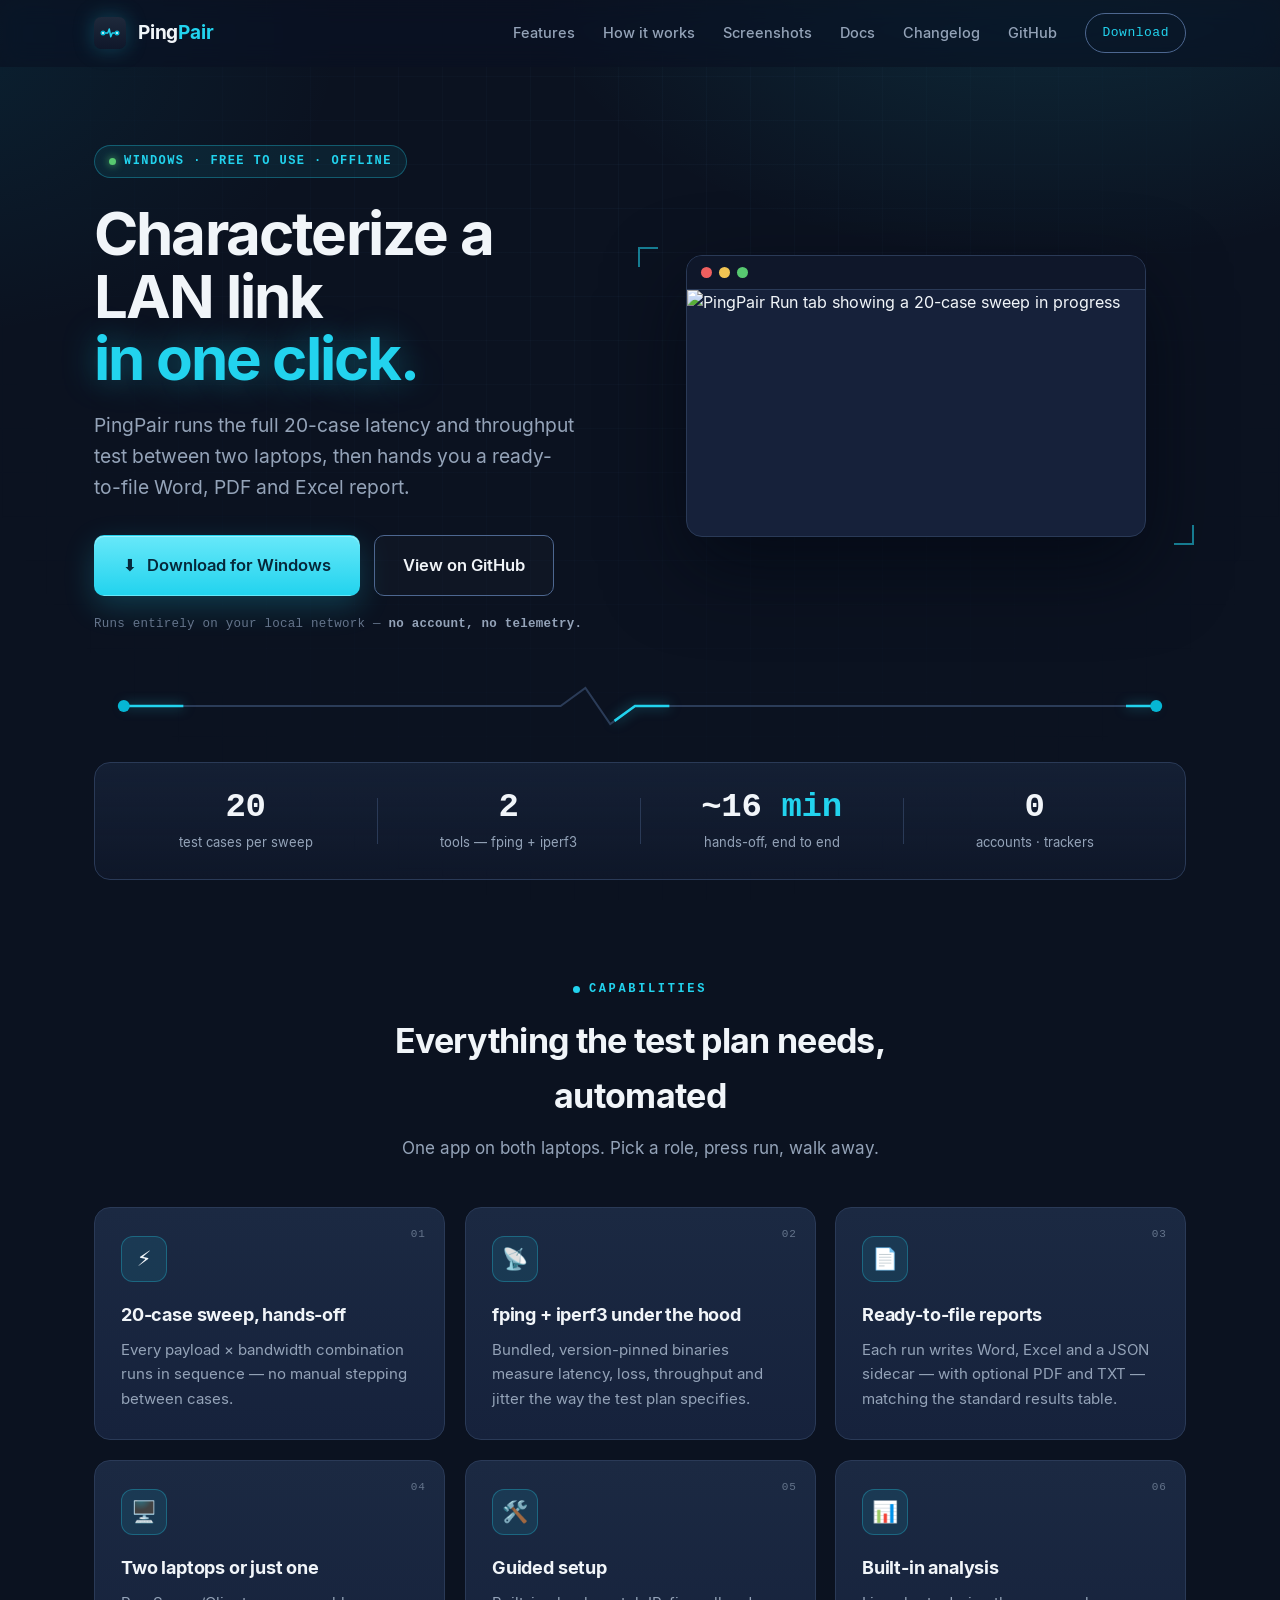
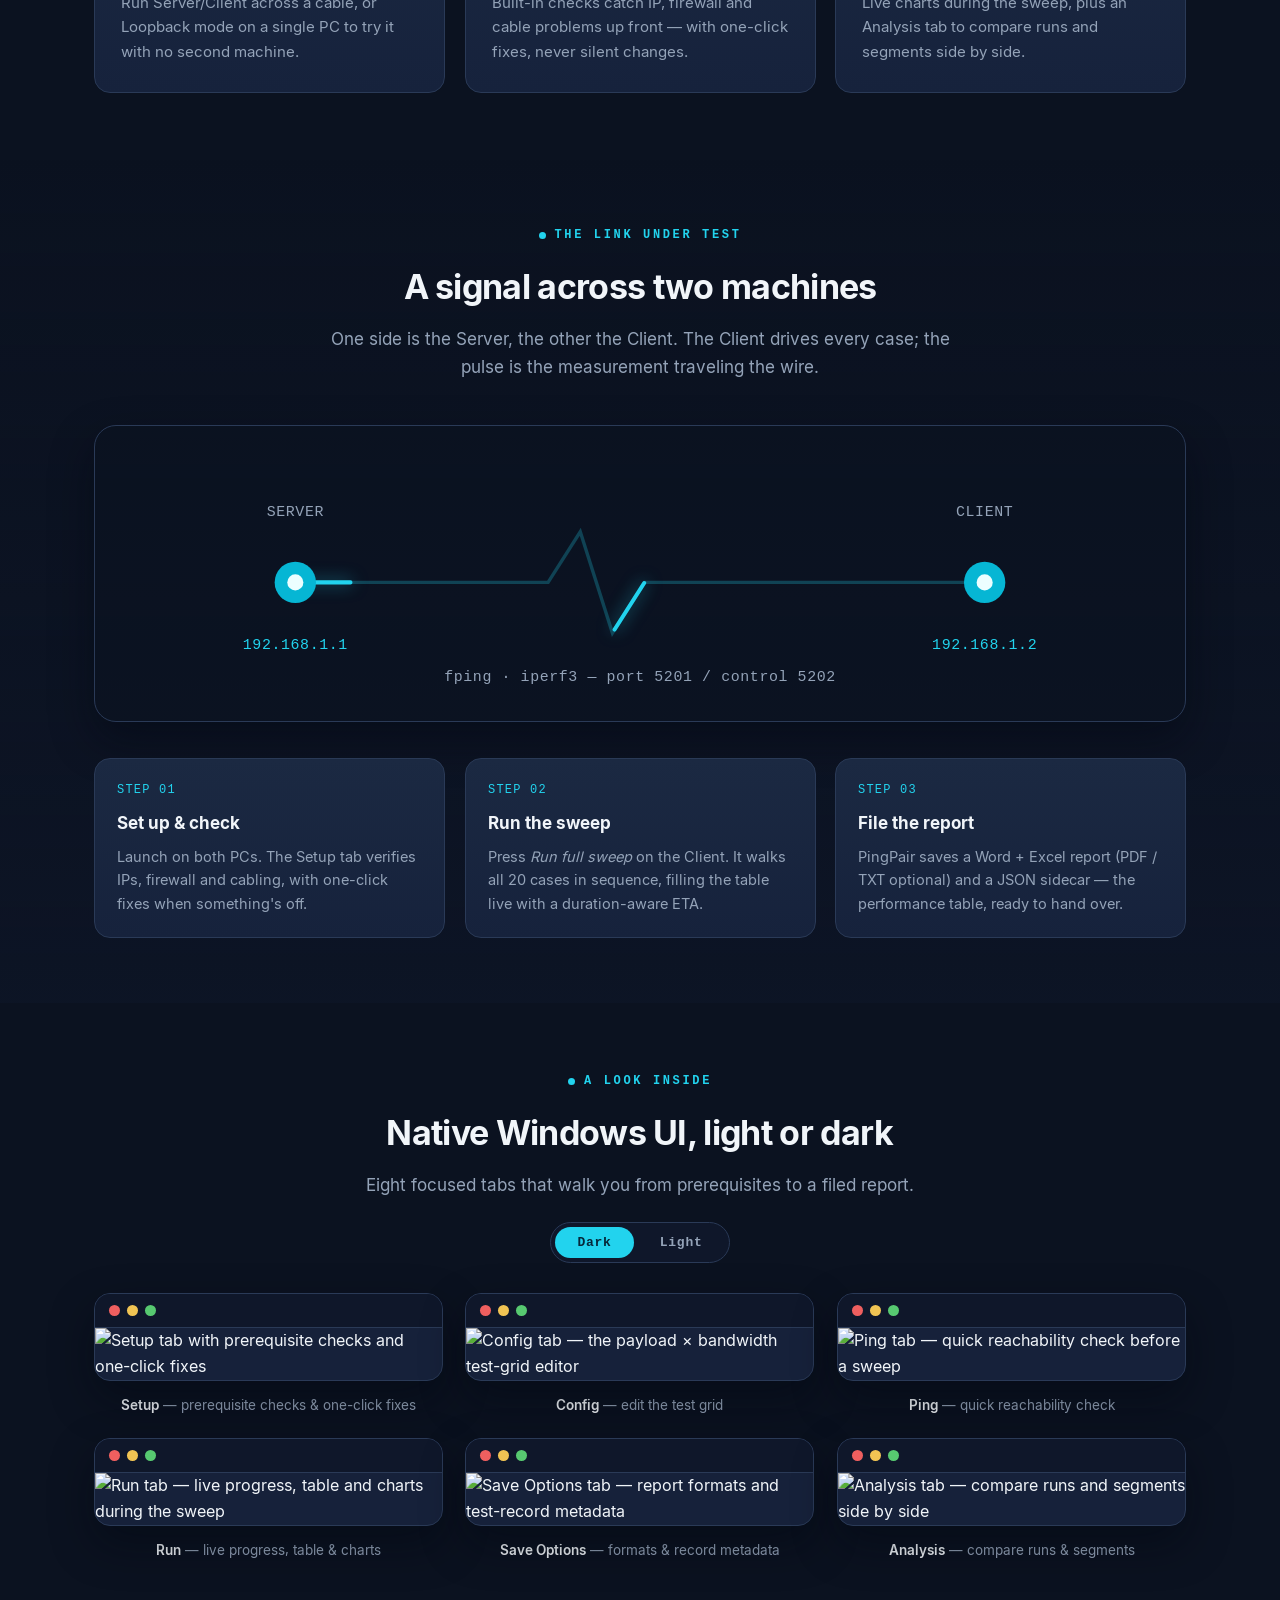
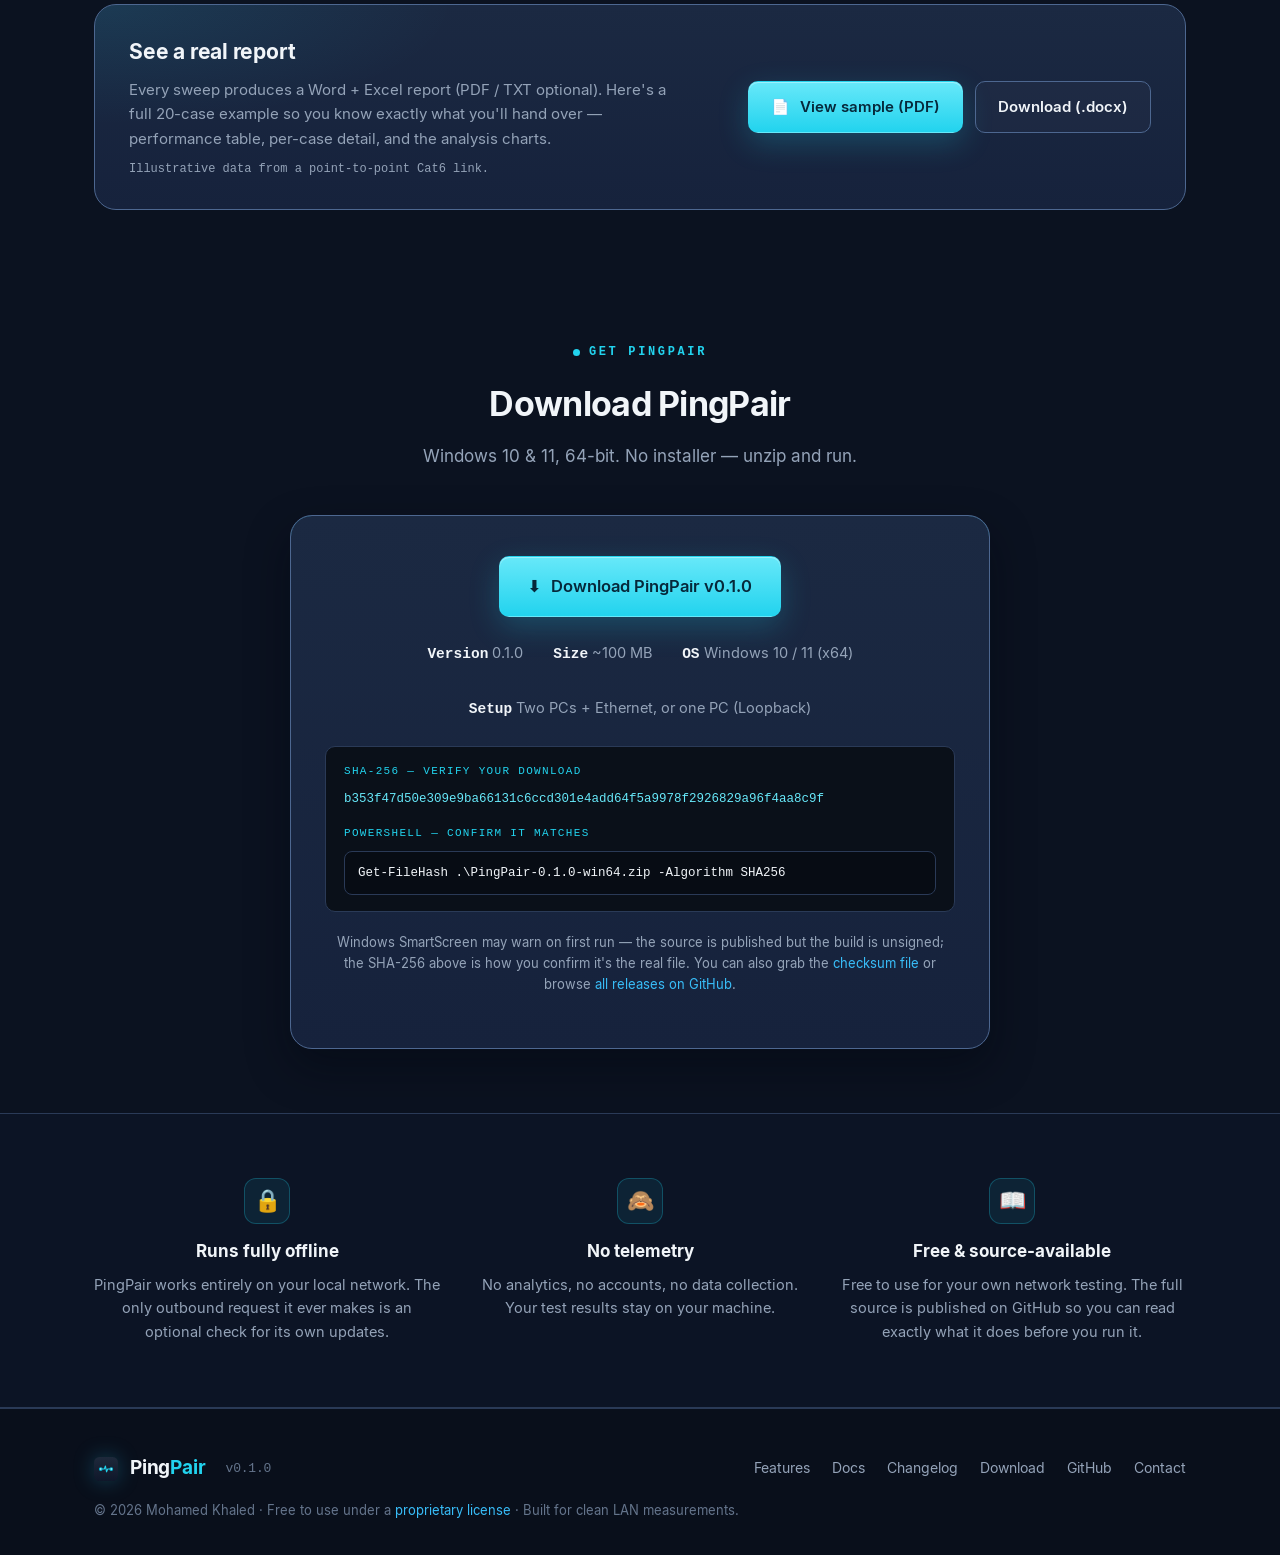
==== site/index.html @ 15c97893 "site: deploy pingpair.app (Phase W go-live) + CI/Pages workflows + .gitattributes" ====
<!DOCTYPE html>
<html lang="en">
<head>
  <meta charset="utf-8" />
  <meta name="viewport" content="width=device-width, initial-scale=1" />
  <title>PingPair — Automated two-laptop LAN characterization for Windows</title>
  <meta name="description" content="PingPair runs the full 20-case latency and throughput test between two Windows laptops with fping and iperf3, then hands you a ready-to-file Word, PDF and Excel report. Free to use, runs entirely offline." />
  <link rel="canonical" href="https://www.pingpair.app/" />
  <link rel="icon" href="assets/logo.svg" type="image/svg+xml" />

  <!-- Open Graph / Twitter so shared links unfurl with the brand -->
  <meta property="og:type" content="website" />
  <meta property="og:site_name" content="PingPair" />
  <meta property="og:title" content="PingPair — Automated LAN characterization for Windows" />
  <meta property="og:description" content="One click runs the full 20-case latency + throughput test between two laptops and produces a ready-to-file Word/PDF/Excel report." />
  <meta property="og:url" content="https://www.pingpair.app/" />
  <meta property="og:image" content="https://www.pingpair.app/assets/img/hero-run.png" />
  <meta name="twitter:card" content="summary_large_image" />
  <meta name="twitter:title" content="PingPair — Automated LAN characterization for Windows" />
  <meta name="twitter:description" content="One click runs the full 20-case latency + throughput test between two laptops and produces a ready-to-file report." />
  <meta name="twitter:image" content="https://www.pingpair.app/assets/img/hero-run.png" />

  <!-- Flip on JS-only enhancements (scroll-reveal) before first paint so the
       page never flashes hidden content when JavaScript is off. -->
  <script>document.documentElement.classList.add("js");</script>
  <link rel="stylesheet" href="styles.css" />
</head>
<body>
  <!-- ===================== Header ===================== -->
  <header class="site-header" id="site-header">
    <div class="wrap nav">
      <a class="brand" href="/" aria-label="PingPair home">
        <img src="assets/logo.svg" alt="PingPair logo" />
        <span><span class="word-ping">Ping</span><span class="word-pair">Pair</span></span>
      </a>
      <nav class="nav-links">
        <a href="#features">Features</a>
        <a href="#how">How it works</a>
        <a href="#screenshots">Screenshots</a>
        <a href="docs.html">Docs</a>
        <a href="changelog.html">Changelog</a>
        <a href="https://github.com/mhmd2520/PingPair">GitHub</a>
        <a class="nav-cta" href="#download">Download</a>
      </nav>
    </div>
  </header>

  <!-- ===================== Hero ===================== -->
  <section class="hero">
    <div class="wrap hero-grid">
      <div class="hero-copy">
        <span class="pill"><span class="dot"></span>Windows&nbsp;·&nbsp;Free&nbsp;to&nbsp;use&nbsp;·&nbsp;Offline</span>
        <h1>Characterize a LAN link<br /><span class="accent">in one click.</span></h1>
        <p class="lead">PingPair runs the full 20-case latency and throughput test between two laptops, then hands you a ready-to-file Word, PDF and Excel report.</p>
        <div class="hero-cta">
          <a class="btn btn-primary btn-lg" href="#download">
            <span aria-hidden="true">⬇</span> Download for Windows
          </a>
          <a class="btn btn-ghost btn-lg" href="https://github.com/mhmd2520/PingPair">View on GitHub</a>
        </div>
        <p class="hero-sub">Runs entirely on your local network — <b>no account, no telemetry.</b></p>
      </div>

      <div class="hero-shot">
        <div class="scope-frame">
          <figure class="shot">
            <div class="shot-bar"><i></i><i></i><i></i></div>
            <img src="assets/img/hero-run.png" alt="PingPair Run tab showing a 20-case sweep in progress" width="1920" height="1032" />
          </figure>
        </div>
      </div>
    </div>
  </section>

  <!-- The ping pulse, traveling the link — recurs as a section divider -->
  <div class="signal-divider" aria-hidden="true">
    <svg viewBox="0 0 1100 52" preserveAspectRatio="none">
      <path class="sig-base" d="M30 26 L470 26 L495 8 L520 44 L545 26 L1070 26" />
      <path class="sig-pulse" d="M30 26 L470 26 L495 8 L520 44 L545 26 L1070 26" />
      <circle class="sig-node" cx="30" cy="26" r="6" />
      <circle class="sig-node" cx="1070" cy="26" r="6" />
    </svg>
  </div>

  <!-- ===================== Stats band ===================== -->
  <section class="stats" aria-label="At a glance">
    <div class="wrap">
      <div class="stats-grid" data-reveal>
        <div class="stat">
          <div class="num">20</div>
          <div class="lbl">test cases per sweep</div>
        </div>
        <div class="stat">
          <div class="num">2</div>
          <div class="lbl">tools — fping + iperf3</div>
        </div>
        <div class="stat">
          <div class="num">~16<span> min</span></div>
          <div class="lbl">hands-off, end to end</div>
        </div>
        <div class="stat">
          <div class="num">0</div>
          <div class="lbl">accounts · trackers</div>
        </div>
      </div>
    </div>
  </section>

  <!-- ===================== Features ===================== -->
  <section id="features">
    <div class="wrap">
      <div class="section-head" data-reveal>
        <span class="eyebrow">Capabilities</span>
        <h2>Everything the test plan needs, automated</h2>
        <p>One app on both laptops. Pick a role, press run, walk away.</p>
      </div>
      <div class="features">
        <div class="card" data-reveal style="--reveal-delay:0s">
          <span class="tag">01</span>
          <div class="ico" aria-hidden="true">⚡</div>
          <h3>20-case sweep, hands-off</h3>
          <p>Every payload × bandwidth combination runs in sequence — no manual stepping between cases.</p>
        </div>
        <div class="card" data-reveal style="--reveal-delay:0.06s">
          <span class="tag">02</span>
          <div class="ico" aria-hidden="true">📡</div>
          <h3>fping + iperf3 under the hood</h3>
          <p>Bundled, version-pinned binaries measure latency, loss, throughput and jitter the way the test plan specifies.</p>
        </div>
        <div class="card" data-reveal style="--reveal-delay:0.12s">
          <span class="tag">03</span>
          <div class="ico" aria-hidden="true">📄</div>
          <h3>Ready-to-file reports</h3>
          <p>Each run writes Word, Excel and a JSON sidecar — with optional PDF and TXT — matching the standard results table.</p>
        </div>
        <div class="card" data-reveal style="--reveal-delay:0s">
          <span class="tag">04</span>
          <div class="ico" aria-hidden="true">🖥️</div>
          <h3>Two laptops or just one</h3>
          <p>Run Server/Client across a cable, or Loopback mode on a single PC to try it with no second machine.</p>
        </div>
        <div class="card" data-reveal style="--reveal-delay:0.06s">
          <span class="tag">05</span>
          <div class="ico" aria-hidden="true">🛠️</div>
          <h3>Guided setup</h3>
          <p>Built-in checks catch IP, firewall and cable problems up front — with one-click fixes, never silent changes.</p>
        </div>
        <div class="card" data-reveal style="--reveal-delay:0.12s">
          <span class="tag">06</span>
          <div class="ico" aria-hidden="true">📊</div>
          <h3>Built-in analysis</h3>
          <p>Live charts during the sweep, plus an Analysis tab to compare runs and segments side by side.</p>
        </div>
      </div>
    </div>
  </section>

  <!-- ===================== How it works ===================== -->
  <section id="how" class="how">
    <div class="wrap">
      <div class="section-head" data-reveal>
        <span class="eyebrow">The link under test</span>
        <h2>A signal across two machines</h2>
        <p>One side is the Server, the other the Client. The Client drives every case; the pulse is the measurement traveling the wire.</p>
      </div>

      <div class="how-stage" data-reveal>
        <svg class="topo" viewBox="0 0 900 210" role="img" aria-label="Server at 192.168.1.1 connected by Ethernet to Client at 192.168.1.2; a ping pulse travels the link.">
          <!-- the wire + ping waveform between the two endpoints -->
          <path class="wave-base" d="M150 110 L370 110 L398 66 L426 154 L454 110 L750 110" />
          <path class="wave-pulse" d="M150 110 L370 110 L398 66 L426 154 L454 110 L750 110" />

          <!-- Server endpoint -->
          <circle class="halo server" cx="150" cy="110" r="22" />
          <circle class="endpoint" cx="150" cy="110" r="18" />
          <circle class="endpoint-core" cx="150" cy="110" r="7" />
          <text x="150" y="52" text-anchor="middle">SERVER</text>
          <text x="150" y="168" text-anchor="middle" class="ip">192.168.1.1</text>

          <!-- Client endpoint -->
          <circle class="halo client" cx="750" cy="110" r="22" />
          <circle class="endpoint" cx="750" cy="110" r="18" />
          <circle class="endpoint-core" cx="750" cy="110" r="7" />
          <text x="750" y="52" text-anchor="middle">CLIENT</text>
          <text x="750" y="168" text-anchor="middle" class="ip">192.168.1.2</text>

          <!-- link label -->
          <text x="450" y="196" text-anchor="middle">fping · iperf3  —  port 5201 / control 5202</text>
        </svg>
      </div>

      <div class="steps-flow">
        <div class="flow-step" data-reveal style="--reveal-delay:0s">
          <span class="idx">STEP 01</span>
          <h3>Set up &amp; check</h3>
          <p>Launch on both PCs. The Setup tab verifies IPs, firewall and cabling, with one-click fixes when something's off.</p>
        </div>
        <div class="flow-step" data-reveal style="--reveal-delay:0.07s">
          <span class="idx">STEP 02</span>
          <h3>Run the sweep</h3>
          <p>Press <em>Run full sweep</em> on the Client. It walks all 20 cases in sequence, filling the table live with a duration-aware ETA.</p>
        </div>
        <div class="flow-step" data-reveal style="--reveal-delay:0.14s">
          <span class="idx">STEP 03</span>
          <h3>File the report</h3>
          <p>PingPair saves a Word + Excel report (PDF / TXT optional) and a JSON sidecar — the performance table, ready to hand over.</p>
        </div>
      </div>
    </div>
  </section>

  <!-- ===================== Screenshots ===================== -->
  <section id="screenshots">
    <div class="wrap">
      <div class="section-head" data-reveal>
        <span class="eyebrow">A look inside</span>
        <h2>Native Windows UI, light or dark</h2>
        <p>Eight focused tabs that walk you from prerequisites to a filed report.</p>
      </div>

      <!-- Theme toggle echoes the app's own Light/Dark switcher. Defaults to
           Dark; the no-JS fallback simply shows the Dark images. -->
      <div class="theme-toggle" role="group" aria-label="Screenshot theme">
        <button type="button" class="tt-btn is-active" data-theme="dark" aria-pressed="true">Dark</button>
        <button type="button" class="tt-btn" data-theme="light" aria-pressed="false">Light</button>
      </div>

      <div class="tour" id="tour">
        <figure data-reveal style="--reveal-delay:0s">
          <button type="button" class="shot zoomable" data-full="assets/img/tour/dark/setup.png" aria-label="Zoom Setup tab screenshot">
            <span class="shot-bar"><i></i><i></i><i></i></span>
            <img class="tour-img" data-dark="assets/img/tour/dark/setup.png" data-light="assets/img/tour/light/setup.png" src="assets/img/tour/dark/setup.png" alt="Setup tab with prerequisite checks and one-click fixes" loading="lazy" />
          </button>
          <figcaption><b>Setup</b> — prerequisite checks &amp; one-click fixes</figcaption>
        </figure>
        <figure data-reveal style="--reveal-delay:0.06s">
          <button type="button" class="shot zoomable" data-full="assets/img/tour/dark/config.png" aria-label="Zoom Config tab screenshot">
            <span class="shot-bar"><i></i><i></i><i></i></span>
            <img class="tour-img" data-dark="assets/img/tour/dark/config.png" data-light="assets/img/tour/light/config.png" src="assets/img/tour/dark/config.png" alt="Config tab — the payload × bandwidth test-grid editor" loading="lazy" />
          </button>
          <figcaption><b>Config</b> — edit the test grid</figcaption>
        </figure>
        <figure data-reveal style="--reveal-delay:0.12s">
          <button type="button" class="shot zoomable" data-full="assets/img/tour/dark/ping.png" aria-label="Zoom Ping tab screenshot">
            <span class="shot-bar"><i></i><i></i><i></i></span>
            <img class="tour-img" data-dark="assets/img/tour/dark/ping.png" data-light="assets/img/tour/light/ping.png" src="assets/img/tour/dark/ping.png" alt="Ping tab — quick reachability check before a sweep" loading="lazy" />
          </button>
          <figcaption><b>Ping</b> — quick reachability check</figcaption>
        </figure>
        <figure data-reveal style="--reveal-delay:0s">
          <button type="button" class="shot zoomable" data-full="assets/img/tour/dark/run.png" aria-label="Zoom Run tab screenshot">
            <span class="shot-bar"><i></i><i></i><i></i></span>
            <img class="tour-img" data-dark="assets/img/tour/dark/run.png" data-light="assets/img/tour/light/run.png" src="assets/img/tour/dark/run.png" alt="Run tab — live progress, table and charts during the sweep" loading="lazy" />
          </button>
          <figcaption><b>Run</b> — live progress, table &amp; charts</figcaption>
        </figure>
        <figure data-reveal style="--reveal-delay:0.06s">
          <button type="button" class="shot zoomable" data-full="assets/img/tour/dark/save-options.png" aria-label="Zoom Save Options tab screenshot">
            <span class="shot-bar"><i></i><i></i><i></i></span>
            <img class="tour-img" data-dark="assets/img/tour/dark/save-options.png" data-light="assets/img/tour/light/save-options.png" src="assets/img/tour/dark/save-options.png" alt="Save Options tab — report formats and test-record metadata" loading="lazy" />
          </button>
          <figcaption><b>Save Options</b> — formats &amp; record metadata</figcaption>
        </figure>
        <figure data-reveal style="--reveal-delay:0.12s">
          <button type="button" class="shot zoomable" data-full="assets/img/tour/dark/analysis.png" aria-label="Zoom Analysis tab screenshot">
            <span class="shot-bar"><i></i><i></i><i></i></span>
            <img class="tour-img" data-dark="assets/img/tour/dark/analysis.png" data-light="assets/img/tour/light/analysis.png" src="assets/img/tour/dark/analysis.png" alt="Analysis tab — compare runs and segments side by side" loading="lazy" />
          </button>
          <figcaption><b>Analysis</b> — compare runs &amp; segments</figcaption>
        </figure>
      </div>

      <!-- W3 — the report IS the deliverable, so let people open a real one. -->
      <div class="sample" data-reveal>
        <div class="sample-text">
          <h3>See a real report</h3>
          <p>Every sweep produces a Word + Excel report (PDF / TXT optional). Here's a full
            20-case example so you know exactly what you'll hand over — performance table,
            per-case detail, and the analysis charts.</p>
          <p class="sample-note">Illustrative data from a point-to-point Cat6 link.</p>
        </div>
        <div class="sample-cta">
          <a class="btn btn-primary" href="assets/sample/PingPair-sample-report.pdf" target="_blank" rel="noopener">
            <span aria-hidden="true">📄</span> View sample (PDF)
          </a>
          <a class="btn btn-ghost" href="assets/sample/PingPair-sample-report.docx" download>
            Download (.docx)
          </a>
        </div>
      </div>
    </div>
  </section>

  <!-- ===================== Download ===================== -->
  <section id="download" class="download">
    <div class="wrap">
      <div class="section-head" data-reveal>
        <span class="eyebrow">Get PingPair</span>
        <h2>Download PingPair</h2>
        <p>Windows 10 &amp; 11, 64-bit. No installer — unzip and run.</p>
      </div>
      <div class="dl-card" data-reveal>
        <!-- The href is rebuilt from the version by publish/sync-site-release.ps1
             on each /publish; the visible version sits in the @ver markers. -->
        <a class="btn btn-primary btn-lg" id="dl-asset" href="https://github.com/mhmd2520/PingPair/releases/download/v0.1.0/PingPair-0.1.0-win64.zip">
          <span aria-hidden="true">⬇</span> Download PingPair v<!--@ver-->0.1.0<!--/@ver-->
        </a>
        <div class="dl-meta">
          <span><b>Version</b> <!--@ver-->0.1.0<!--/@ver--></span>
          <span><b>Size</b> <!--@size-->~100 MB<!--/@size--></span>
          <span><b>OS</b> Windows 10 / 11 (x64)</span>
          <span><b>Setup</b> Two PCs + Ethernet, or one PC (Loopback)</span>
        </div>

        <!-- The bundle ships UNSIGNED, so this SHA-256 is the integrity gate
             (HTTPS + mandatory checksum is the whole integrity story).
             Filled in by publish/sync-site-release.ps1 on each /publish. -->
        <div class="checksum">
          <span class="lbl">SHA-256 — verify your download</span>
          <code id="sha256"><!--@sha256-->b353f47d50e309e9ba66131c6ccd301e4add64f5a9978f2926829a96f4aa8c9f<!--/@sha256--></code>
          <div class="verify-snip">
            <span class="lbl">PowerShell — confirm it matches</span>
<pre><code>Get-FileHash .\PingPair-<!--@ver-->0.1.0<!--/@ver-->-win64.zip -Algorithm SHA256</code></pre>
          </div>
        </div>

        <p class="note">
          Windows SmartScreen may warn on first run — the source is published but
          the build is unsigned; the SHA-256 above is how you confirm it's the real file.
          You can also grab the
          <a id="dl-checksum-file" href="https://github.com/mhmd2520/PingPair/releases/download/v0.1.0/PingPair-0.1.0-win64.zip.sha256">checksum file</a>
          or browse
          <a href="https://github.com/mhmd2520/PingPair/releases">all releases on GitHub</a>.
        </p>
      </div>
    </div>
  </section>

  <!-- ===================== Trust ===================== -->
  <section class="trust">
    <div class="wrap trust-grid">
      <div class="item" data-reveal style="--reveal-delay:0s">
        <div class="ico" aria-hidden="true">🔒</div>
        <h3>Runs fully offline</h3>
        <p>PingPair works entirely on your local network. The only outbound request it ever makes is an optional check for its own updates.</p>
      </div>
      <div class="item" data-reveal style="--reveal-delay:0.07s">
        <div class="ico" aria-hidden="true">🙈</div>
        <h3>No telemetry</h3>
        <p>No analytics, no accounts, no data collection. Your test results stay on your machine.</p>
      </div>
      <div class="item" data-reveal style="--reveal-delay:0.14s">
        <div class="ico" aria-hidden="true">📖</div>
        <h3>Free &amp; source-available</h3>
        <p>Free to use for your own network testing. The full source is published on GitHub so you can read exactly what it does before you run it.</p>
      </div>
    </div>
  </section>

  <!-- ===================== Footer ===================== -->
  <footer class="site-footer">
    <div class="wrap footer-row">
      <div class="brand">
        <img src="assets/logo.svg" alt="" width="24" height="24" />
        <span><span class="word-ping">Ping</span><span class="word-pair">Pair</span></span>
        <span class="footer-ver">v<!--@ver-->0.1.0<!--/@ver--></span>
      </div>
      <nav class="footer-links">
        <a href="#features">Features</a>
        <a href="docs.html">Docs</a>
        <a href="changelog.html">Changelog</a>
        <a href="#download">Download</a>
        <a href="https://github.com/mhmd2520/PingPair">GitHub</a>
        <a href="mailto:hello@pingpair.app">Contact</a>
      </nav>
    </div>
    <div class="wrap footer-fine">© 2026 Mohamed Khaled · Free to use under a <a href="https://github.com/mhmd2520/PingPair/blob/main/LICENSE">proprietary license</a> · Built for clean LAN measurements.</div>
  </footer>

  <!-- ===================== Lightbox (W3 click-to-zoom) ===================== -->
  <div class="lightbox" id="lightbox" hidden>
    <button type="button" class="lightbox-close" id="lightbox-close" aria-label="Close">✕</button>
    <img id="lightbox-img" src="" alt="" />
  </div>

  <script src="app.js" defer></script>
</body>
</html>
---- site/styles.css ----
/* ============================================================================
   PingPair website — "Signal Instrument" design system.

   PingPair is a LAN measurement tool, so the site reads like an instrument:
   a dark oscilloscope panel with a cyan signal traveling the Server↔Client
   link. The brand palette mirrors the app's Dark theme
   (pingpair/theme.py PALETTES["dark"]) and logo.svg so the site and the app
   read as one product.

     Slate   #0b1220 / #16213a / #1b2942
     Cyan    #22d3ee / #67e8f9 / #0891b2   (the one sharp accent)

   Typography: Inter (bundled — the same face the app ships) carries body/UI;
   a monospace stack carries the technical "readout" voice (eyebrows, metrics,
   version chips). No external CDNs — every asset is local.
   ========================================================================= */

/* ---- Bundled Inter (same fonts the app ships; no external CDN) ---- */
@font-face {
  font-family: "Inter";
  font-style: normal;
  font-weight: 400;
  font-display: swap;
  src: url("assets/fonts/Inter-Regular.ttf") format("truetype");
}
@font-face {
  font-family: "Inter";
  font-style: normal;
  font-weight: 500;
  font-display: swap;
  src: url("assets/fonts/Inter-Medium.ttf") format("truetype");
}
@font-face {
  font-family: "Inter";
  font-style: normal;
  font-weight: 600;
  font-display: swap;
  src: url("assets/fonts/Inter-SemiBold.ttf") format("truetype");
}
@font-face {
  font-family: "Inter";
  font-style: normal;
  font-weight: 700;
  font-display: swap;
  src: url("assets/fonts/Inter-Bold.ttf") format("truetype");
}

/* ============================ Design tokens ============================== */
:root {
  /* Surfaces */
  --bg: #0b1220;
  --bg-soft: #0f172a;
  --surface: #16213a;
  --card: #1b2942;
  --card-2: #16223c;
  --border: #2a3a57;
  --border-strong: #4d6790;

  /* Ink */
  --text: #f1f5f9;
  --subtext: #94a3b8;
  --muted: #64748b;

  /* Cyan signal */
  --accent: #22d3ee;
  --accent-hover: #67e8f9;
  --accent-press: #0891b2;
  --accent-deep: #06b6d4;
  --link: #38bdf8;
  --on-accent: #06283a;

  /* Glow / shadow */
  --glow: rgba(34, 211, 238, 0.55);
  --shadow-lg: 0 30px 80px rgba(2, 6, 16, 0.6);
  --shadow-md: 0 18px 44px rgba(2, 6, 16, 0.45);

  /* Type */
  --sans: "Inter", system-ui, -apple-system, "Segoe UI", Roboto, sans-serif;
  --mono: ui-monospace, "Cascadia Code", "JetBrains Mono", "SF Mono",
    "Roboto Mono", Menlo, Consolas, monospace;

  /* Rhythm */
  --radius: 16px;
  --radius-sm: 10px;
  --radius-lg: 22px;
  --maxw: 1140px;
  --gutter: 24px;

  /* Motion */
  --ease: cubic-bezier(0.22, 1, 0.36, 1);
  --reveal-dur: 0.7s;
}

* { box-sizing: border-box; }

html { scroll-behavior: smooth; }

body {
  margin: 0;
  font-family: var(--sans);
  color: var(--text);
  background: var(--bg);
  line-height: 1.62;
  -webkit-font-smoothing: antialiased;
  text-rendering: optimizeLegibility;
  overflow-x: hidden;
}

/* Instrument atmosphere: a fixed scope-graticule grid + two cyan phosphor
   glows, painted behind everything. Pointer-events off so it never blocks. */
body::before {
  content: "";
  position: fixed;
  inset: 0;
  z-index: -2;
  background:
    radial-gradient(900px 560px at 82% -8%, rgba(34, 211, 238, 0.14), transparent 60%),
    radial-gradient(720px 520px at -6% 4%, rgba(8, 145, 178, 0.12), transparent 58%),
    var(--bg);
}
body::after {
  content: "";
  position: fixed;
  inset: 0;
  z-index: -1;
  pointer-events: none;
  background-image:
    linear-gradient(rgba(80, 130, 180, 0.05) 1px, transparent 1px),
    linear-gradient(90deg, rgba(80, 130, 180, 0.05) 1px, transparent 1px);
  background-size: 44px 44px;
  background-position: center;
  -webkit-mask-image: radial-gradient(circle at 50% 22%, #000 0%, transparent 78%);
  mask-image: radial-gradient(circle at 50% 22%, #000 0%, transparent 78%);
}

a { color: var(--link); text-decoration: none; transition: color 0.15s ease; }
a:hover { color: var(--accent-hover); }

img { max-width: 100%; }

.wrap { max-width: var(--maxw); margin: 0 auto; padding: 0 var(--gutter); }

/* Monospace "instrument readout" eyebrow above section heads */
.eyebrow {
  display: inline-flex;
  align-items: center;
  gap: 9px;
  font-family: var(--mono);
  font-size: 12px;
  font-weight: 600;
  letter-spacing: 0.22em;
  text-transform: uppercase;
  color: var(--accent);
}
.eyebrow::before {
  content: "";
  width: 7px;
  height: 7px;
  border-radius: 50%;
  background: var(--accent);
  box-shadow: 0 0 0 0 var(--glow);
  animation: blip 2.6s var(--ease) infinite;
}
@keyframes blip {
  0%, 100% { box-shadow: 0 0 0 0 rgba(34, 211, 238, 0.5); }
  50% { box-shadow: 0 0 0 6px rgba(34, 211, 238, 0); }
}

/* ============================ Header / nav ============================== */
.site-header {
  position: sticky;
  top: 0;
  z-index: 40;
  backdrop-filter: blur(12px) saturate(140%);
  background: rgba(11, 18, 32, 0.66);
  border-bottom: 1px solid transparent;
  transition: background 0.2s ease, border-color 0.2s ease;
}
.site-header.scrolled {
  background: rgba(9, 15, 27, 0.86);
  border-bottom-color: var(--border);
}
.nav {
  display: flex;
  align-items: center;
  justify-content: space-between;
  height: 66px;
}
.brand { display: flex; align-items: center; gap: 12px; font-size: 19px; letter-spacing: -0.01em; }
.brand img { width: 32px; height: 32px; display: block; filter: drop-shadow(0 0 10px rgba(34, 211, 238, 0.25)); }
.brand .word-ping { color: var(--text); font-weight: 700; }
.brand .word-pair { color: var(--accent); font-weight: 700; }
.nav-links { display: flex; align-items: center; gap: 28px; }
.nav-links a { color: var(--subtext); font-weight: 500; font-size: 14.5px; position: relative; }
.nav-links a:hover { color: var(--text); }
.nav-links a.nav-cta {
  color: var(--accent);
  font-family: var(--mono);
  font-size: 13px;
  letter-spacing: 0.04em;
  padding: 8px 16px;
  border: 1px solid var(--border-strong);
  border-radius: 999px;
  transition: border-color 0.15s ease, color 0.15s ease, background 0.15s ease;
}
.nav-links a.nav-cta:hover { border-color: var(--accent); background: rgba(34, 211, 238, 0.08); color: var(--accent-hover); }

/* ============================== Buttons ================================= */
.btn {
  display: inline-flex;
  align-items: center;
  gap: 10px;
  padding: 13px 22px;
  border-radius: var(--radius-sm);
  font-weight: 600;
  font-size: 15px;
  border: 1px solid transparent;
  cursor: pointer;
  transition: transform 0.08s ease, background 0.15s ease, border-color 0.15s ease,
    box-shadow 0.2s ease, color 0.15s ease;
}
.btn:active { transform: translateY(1px); }
.btn-primary {
  background: linear-gradient(180deg, var(--accent-hover), var(--accent));
  color: var(--on-accent);
  box-shadow: 0 10px 30px rgba(34, 211, 238, 0.22), inset 0 1px 0 rgba(255, 255, 255, 0.35);
}
.btn-primary:hover {
  color: var(--on-accent);
  box-shadow: 0 14px 38px rgba(34, 211, 238, 0.36), inset 0 1px 0 rgba(255, 255, 255, 0.45);
}
.btn-ghost { background: rgba(255, 255, 255, 0.02); color: var(--text); border-color: var(--border-strong); }
.btn-ghost:hover { border-color: var(--accent); color: var(--accent-hover); background: rgba(34, 211, 238, 0.06); }
.btn-lg { padding: 16px 28px; font-size: 16.5px; }

/* =============================== Hero ================================== */
.hero { padding: 78px 0 26px; position: relative; }
.hero-grid {
  display: grid;
  grid-template-columns: 1.02fr 1.1fr;
  gap: 52px;
  align-items: center;
}
.pill {
  display: inline-flex;
  align-items: center;
  gap: 8px;
  font-family: var(--mono);
  font-size: 12px;
  font-weight: 600;
  letter-spacing: 0.12em;
  text-transform: uppercase;
  color: var(--accent);
  background: rgba(34, 211, 238, 0.08);
  border: 1px solid rgba(34, 211, 238, 0.32);
  padding: 6px 14px;
  border-radius: 999px;
  margin-bottom: 24px;
}
.pill .dot {
  width: 7px; height: 7px; border-radius: 50%;
  background: #57c970;
  box-shadow: 0 0 8px #57c970;
}
.hero h1 {
  font-size: clamp(38px, 5.2vw, 60px);
  line-height: 1.04;
  margin: 0 0 20px;
  letter-spacing: -0.03em;
  font-weight: 700;
}
.hero h1 .accent {
  color: var(--accent);
  text-shadow: 0 0 34px rgba(34, 211, 238, 0.4);
}
.hero p.lead { font-size: clamp(17px, 1.5vw, 20px); color: var(--subtext); margin: 0 0 32px; max-width: 40ch; }
.hero-cta { display: flex; gap: 14px; flex-wrap: wrap; }
.hero-sub { margin-top: 18px; font-family: var(--mono); font-size: 12.5px; letter-spacing: 0.02em; color: var(--muted); }
.hero-sub b { color: var(--subtext); font-weight: 600; }

/* The product screenshot, framed like an instrument readout with corner ticks */
.scope-frame { position: relative; }
.scope-frame::before,
.scope-frame::after {
  content: "";
  position: absolute;
  width: 18px; height: 18px;
  border: 2px solid var(--accent);
  opacity: 0.55;
}
.scope-frame::before { top: -8px; left: -8px; border-right: 0; border-bottom: 0; }
.scope-frame::after { bottom: -8px; right: -8px; border-left: 0; border-top: 0; }

.shot {
  border: 1px solid var(--border);
  border-radius: var(--radius);
  overflow: hidden;
  background: var(--surface);
  box-shadow: var(--shadow-lg);
}
.shot-bar {
  display: flex;
  align-items: center;
  gap: 7px;
  padding: 11px 14px;
  background: var(--bg-soft);
  border-bottom: 1px solid var(--border);
}
.shot-bar i { width: 11px; height: 11px; border-radius: 50%; display: inline-block; }
.shot-bar i:nth-child(1) { background: #ef5f5f; }
.shot-bar i:nth-child(2) { background: #f1c453; }
.shot-bar i:nth-child(3) { background: #57c970; }
.shot img { display: block; width: 100%; height: auto; }

/* ---- Signal-trace divider: the ping pulse traveling the link ---- */
.signal-divider {
  display: block;
  width: 100%;
  max-width: var(--maxw);
  margin: 8px auto 0;
  padding: 0 var(--gutter);
  height: 52px;
  overflow: visible;
}
.signal-divider svg { width: 100%; height: 100%; overflow: visible; display: block; }
.sig-base { stroke: var(--border-strong); stroke-width: 2; fill: none; opacity: 0.5; }
.sig-pulse {
  stroke: var(--accent);
  stroke-width: 2.5;
  fill: none;
  filter: drop-shadow(0 0 6px var(--glow));
  stroke-dasharray: 60 460;
  animation: trace 4s linear infinite;
}
.sig-node { fill: var(--accent-deep); }
@keyframes trace { to { stroke-dashoffset: -520; } }

/* ============================ Stats band =============================== */
.stats { padding: 30px 0; }
.stats-grid {
  display: grid;
  grid-template-columns: repeat(4, 1fr);
  gap: 18px;
  border: 1px solid var(--border);
  border-radius: var(--radius);
  background: linear-gradient(180deg, rgba(27, 41, 66, 0.6), rgba(22, 33, 58, 0.35));
  padding: 26px 28px;
}
.stat { text-align: center; position: relative; }
.stat + .stat::before {
  content: "";
  position: absolute;
  left: -9px; top: 14%;
  height: 72%;
  width: 1px;
  background: var(--border);
}
.stat .num {
  font-family: var(--mono);
  font-size: clamp(26px, 3vw, 34px);
  font-weight: 700;
  color: var(--text);
  letter-spacing: -0.01em;
  line-height: 1.1;
}
.stat .num span { color: var(--accent); }
.stat .lbl { margin-top: 6px; font-size: 13px; color: var(--subtext); }

/* ========================= Section scaffolding ========================= */
section { padding: 64px 0; position: relative; }
.section-head { text-align: center; max-width: 640px; margin: 0 auto 44px; }
.section-head .eyebrow { margin-bottom: 14px; }
.section-head h2 { font-size: clamp(26px, 3.4vw, 34px); margin: 0 0 12px; letter-spacing: -0.02em; }
.section-head p { color: var(--subtext); font-size: 17px; margin: 0; }

/* ============================ Feature cards ============================ */
.features {
  display: grid;
  grid-template-columns: repeat(3, 1fr);
  gap: 20px;
}
.card {
  position: relative;
  background: linear-gradient(180deg, var(--card), var(--card-2));
  border: 1px solid var(--border);
  border-radius: var(--radius);
  padding: 28px 26px;
  overflow: hidden;
  transition: transform 0.25s var(--ease), border-color 0.25s ease, box-shadow 0.25s ease;
}
.card::after {
  content: "";
  position: absolute;
  inset: 0;
  border-radius: inherit;
  background: radial-gradient(420px 160px at 50% -30%, rgba(34, 211, 238, 0.12), transparent 70%);
  opacity: 0;
  transition: opacity 0.3s ease;
  pointer-events: none;
}
.card:hover { transform: translateY(-4px); border-color: var(--border-strong); box-shadow: var(--shadow-md); }
.card:hover::after { opacity: 1; }
.card .ico {
  width: 46px; height: 46px;
  display: grid; place-items: center;
  border-radius: 12px;
  background: rgba(34, 211, 238, 0.1);
  border: 1px solid rgba(34, 211, 238, 0.3);
  margin-bottom: 18px;
  font-size: 21px;
}
.card h3 { margin: 0 0 9px; font-size: 18px; letter-spacing: -0.01em; }
.card p { margin: 0; color: var(--subtext); font-size: 15px; }
.card .tag {
  position: absolute;
  top: 18px; right: 18px;
  font-family: var(--mono);
  font-size: 11px;
  letter-spacing: 0.08em;
  color: var(--muted);
}

/* ========================== How it works ============================== */
.how { background: linear-gradient(180deg, transparent, rgba(15, 23, 42, 0.5)); }
.how-stage {
  border: 1px solid var(--border);
  border-radius: var(--radius-lg);
  background: rgba(11, 18, 32, 0.5);
  padding: 30px 28px 24px;
  margin-bottom: 36px;
  box-shadow: var(--shadow-md);
}
/* Animated topology: Server ◉ ╌╌pulse╌╌ ◉ Client */
.topo { width: 100%; height: auto; display: block; overflow: visible; }
.topo .wire { stroke: var(--border-strong); stroke-width: 2.5; fill: none; }
.topo .wave-base { stroke: rgba(34, 211, 238, 0.25); stroke-width: 3; fill: none; }
.topo .wave-pulse {
  stroke: var(--accent);
  stroke-width: 3.5;
  fill: none;
  stroke-linecap: round;
  filter: drop-shadow(0 0 7px var(--glow));
  stroke-dasharray: 48 320;
  animation: topoTrace 3.4s linear infinite;
}
@keyframes topoTrace { to { stroke-dashoffset: -368; } }
.topo .endpoint { fill: var(--accent-deep); }
.topo .endpoint-core { fill: #ecfeff; }
.topo .halo { fill: none; stroke: var(--accent); stroke-width: 2; opacity: 0; transform-origin: center; }
.topo .halo.server { animation: halo 3.4s ease-out infinite; }
.topo .halo.client { animation: halo 3.4s ease-out infinite 1.7s; }
@keyframes halo {
  0% { opacity: 0.7; r: 22px; }
  60%, 100% { opacity: 0; r: 40px; }
}
.topo text {
  font-family: var(--mono);
  font-size: 13px;
  fill: var(--subtext);
  letter-spacing: 0.04em;
}
.topo .ip { fill: var(--accent); }

.steps-flow {
  display: grid;
  grid-template-columns: repeat(3, 1fr);
  gap: 20px;
}
.flow-step {
  position: relative;
  padding: 22px 22px 22px 22px;
  border: 1px solid var(--border);
  border-radius: var(--radius);
  background: linear-gradient(180deg, var(--card), var(--card-2));
}
.flow-step .idx {
  font-family: var(--mono);
  font-size: 12px;
  letter-spacing: 0.1em;
  color: var(--accent);
  display: block;
  margin-bottom: 10px;
}
.flow-step h3 { margin: 0 0 7px; font-size: 17px; }
.flow-step p { margin: 0; color: var(--subtext); font-size: 14.5px; }

/* ========================= Screenshot tour ============================ */
.theme-toggle {
  display: flex;
  width: max-content;
  gap: 4px;
  padding: 4px;
  margin: 0 auto 30px;
  background: var(--bg-soft);
  border: 1px solid var(--border);
  border-radius: 999px;
}
.tt-btn {
  appearance: none;
  border: 0;
  background: transparent;
  color: var(--subtext);
  font-family: var(--mono);
  font-weight: 600;
  font-size: 13px;
  letter-spacing: 0.06em;
  padding: 8px 22px;
  border-radius: 999px;
  cursor: pointer;
  transition: background 0.15s ease, color 0.15s ease;
}
.tt-btn:hover { color: var(--text); }
.tt-btn.is-active { background: var(--accent); color: var(--on-accent); }
#screenshots .section-head { margin-bottom: 22px; }

.tour { display: grid; grid-template-columns: repeat(3, 1fr); gap: 22px; }
.tour figure { margin: 0; }
.tour .shot { box-shadow: var(--shadow-md); transition: transform 0.25s var(--ease), box-shadow 0.25s ease; }
.tour figure:hover .shot { transform: translateY(-4px); box-shadow: var(--shadow-lg); }
.tour figcaption {
  margin-top: 14px;
  text-align: center;
  color: var(--subtext);
  font-size: 13.5px;
}
.tour figcaption b { color: var(--text); font-weight: 600; }

/* Zoomable screenshot button — strip native chrome, reuse .shot frame */
button.shot {
  appearance: none;
  font: inherit;
  color: inherit;
  text-align: left;
  padding: 0;
  width: 100%;
  cursor: zoom-in;
  position: relative;
}
button.shot:focus-visible { outline: 2px solid var(--accent); outline-offset: 3px; }
button.shot::after {
  content: "⤢";
  position: absolute;
  right: 12px;
  bottom: 12px;
  width: 32px;
  height: 32px;
  display: grid;
  place-items: center;
  border-radius: 9px;
  background: rgba(11, 18, 32, 0.72);
  border: 1px solid var(--border-strong);
  color: var(--accent);
  font-size: 16px;
  opacity: 0;
  transition: opacity 0.15s ease;
}
button.shot:hover::after, button.shot:focus-visible::after { opacity: 1; }

/* ====================== Sample report callout ========================= */
.sample {
  display: flex;
  align-items: center;
  justify-content: space-between;
  gap: 28px;
  flex-wrap: wrap;
  margin-top: 42px;
  padding: 30px 34px;
  position: relative;
  background: linear-gradient(180deg, var(--card), var(--card-2));
  border: 1px solid var(--border-strong);
  border-radius: var(--radius-lg);
  overflow: hidden;
}
.sample::before {
  content: "";
  position: absolute;
  inset: 0;
  background: radial-gradient(600px 200px at 0% 0%, rgba(34, 211, 238, 0.1), transparent 60%);
  pointer-events: none;
}
.sample-text { max-width: 560px; position: relative; }
.sample-text h3 { margin: 0 0 9px; font-size: 21px; letter-spacing: -0.01em; }
.sample-text p { margin: 0; color: var(--subtext); font-size: 15px; }
.sample-note { margin-top: 9px !important; font-family: var(--mono); font-size: 12px !important; color: var(--muted); }
.sample-cta { display: flex; gap: 12px; flex-wrap: wrap; position: relative; }

/* ============================= Download =============================== */
.download { text-align: center; }
.dl-card {
  max-width: 700px;
  margin: 0 auto;
  position: relative;
  background: linear-gradient(180deg, var(--card), var(--card-2));
  border: 1px solid var(--border-strong);
  border-radius: var(--radius-lg);
  padding: 40px 34px;
  box-shadow: var(--shadow-md);
  overflow: hidden;
}
.dl-card::before {
  content: "";
  position: absolute;
  inset: -1px;
  border-radius: inherit;
  padding: 1px;
  background: linear-gradient(180deg, rgba(34, 211, 238, 0.45), transparent 40%);
  -webkit-mask: linear-gradient(#000 0 0) content-box, linear-gradient(#000 0 0);
  -webkit-mask-composite: xor;
  mask-composite: exclude;
  pointer-events: none;
}
.dl-meta {
  display: flex;
  justify-content: center;
  gap: 30px;
  flex-wrap: wrap;
  margin: 24px 0 6px;
  color: var(--subtext);
  font-size: 14.5px;
}
.dl-meta b { color: var(--text); font-weight: 600; font-family: var(--mono); }
.checksum {
  margin-top: 24px;
  text-align: left;
  background: #0a1019;
  border: 1px solid var(--border);
  border-radius: var(--radius-sm);
  padding: 16px 18px;
  font-family: var(--mono);
  font-size: 12.5px;
  color: var(--subtext);
  word-break: break-all;
}
.checksum .lbl {
  color: var(--accent);
  display: block;
  margin-bottom: 8px;
  font-size: 11px;
  letter-spacing: 0.12em;
  text-transform: uppercase;
}
.checksum #sha256 { color: var(--accent-hover); }
.verify-snip { margin-top: 16px; }
.checksum pre {
  margin: 6px 0 0;
  padding: 11px 13px;
  background: #070c14;
  border: 1px solid var(--border);
  border-radius: 8px;
  overflow-x: auto;
}
.checksum pre code { color: var(--text); font-size: 12.5px; }
.note { color: var(--subtext); font-size: 13px; margin-top: 20px; }

/* ============================ Trust strip ============================= */
.trust {
  border-top: 1px solid var(--border);
  border-bottom: 1px solid var(--border);
  background: rgba(15, 23, 42, 0.55);
}
.trust-grid { display: grid; grid-template-columns: repeat(3, 1fr); gap: 26px; }
.trust .item { text-align: center; }
.trust .item .ico {
  width: 46px; height: 46px;
  margin: 0 auto 14px;
  display: grid; place-items: center;
  border-radius: 12px;
  font-size: 22px;
  background: rgba(34, 211, 238, 0.08);
  border: 1px solid rgba(34, 211, 238, 0.26);
}
.trust .item h3 { margin: 0 0 7px; font-size: 17px; }
.trust .item p { margin: 0; color: var(--subtext); font-size: 14.5px; }

/* ============================== Footer =============================== */
.site-footer { padding: 44px 0 36px; border-top: 1px solid var(--border); color: var(--subtext); font-size: 14px; background: rgba(9, 14, 26, 0.6); }
.footer-row { display: flex; align-items: center; justify-content: space-between; gap: 16px; flex-wrap: wrap; }
.footer-row .brand img { width: 24px; height: 24px; }
.footer-links { display: flex; gap: 22px; flex-wrap: wrap; }
.footer-links a { color: var(--subtext); }
.footer-links a:hover { color: var(--text); }
.footer-ver { font-family: var(--mono); color: var(--muted); font-weight: 400; margin-left: 8px; font-size: 13px; }
.footer-fine { margin-top: 16px; font-size: 13px; color: var(--muted); }

/* ============================= Lightbox ============================== */
body.no-scroll { overflow: hidden; }
.lightbox {
  position: fixed;
  inset: 0;
  z-index: 100;
  display: grid;
  place-items: center;
  padding: 4vmin;
  background: rgba(5, 9, 17, 0.9);
  backdrop-filter: blur(5px);
  cursor: zoom-out;
}
.lightbox[hidden] { display: none; }
.lightbox img {
  max-width: 96vw;
  max-height: 92vh;
  border-radius: 12px;
  border: 1px solid var(--border-strong);
  box-shadow: 0 30px 90px rgba(0, 0, 0, 0.65);
}
.lightbox-close {
  position: fixed;
  top: 18px;
  right: 22px;
  width: 44px;
  height: 44px;
  border-radius: 11px;
  border: 1px solid var(--border-strong);
  background: rgba(22, 33, 58, 0.92);
  color: var(--text);
  font-size: 18px;
  cursor: pointer;
}
.lightbox-close:hover { border-color: var(--accent); color: var(--accent-hover); }

/* ===================== Scroll-reveal (JS only) ======================= */
/* Without JS the .js class is absent, so content is fully visible. */
.js [data-reveal] {
  opacity: 0;
  transform: translateY(22px);
  transition: opacity var(--reveal-dur) var(--ease), transform var(--reveal-dur) var(--ease);
  transition-delay: var(--reveal-delay, 0s);
  will-change: opacity, transform;
}
.js [data-reveal].in { opacity: 1; transform: none; }

/* ==================== Docs / Changelog pages ========================= */
.doc-main { padding: 44px 0 72px; }
.doc-layout { display: grid; grid-template-columns: 232px 1fr; gap: 52px; align-items: start; }
.doc-toc {
  position: sticky;
  top: 88px;
  font-size: 14px;
  border-left: 1px solid var(--border);
  padding-left: 18px;
}
.doc-toc strong {
  display: block;
  color: var(--accent);
  margin-bottom: 12px;
  font-family: var(--mono);
  font-size: 11px;
  letter-spacing: 0.14em;
  text-transform: uppercase;
}
.doc-toc a { display: block; color: var(--subtext); padding: 5px 0; font-family: var(--mono); font-size: 13px; }
.doc-toc a:hover { color: var(--accent-hover); }
.doc-body { max-width: 770px; min-width: 0; }
.doc-body > h1 { font-size: clamp(30px, 4vw, 40px); margin: 0 0 10px; letter-spacing: -0.02em; }
.doc-lead { color: var(--subtext); font-size: 18px; margin: 0 0 38px; }
.doc-body h2 {
  font-size: 23px;
  margin: 48px 0 16px;
  padding-top: 18px;
  border-top: 1px solid var(--border);
  scroll-margin-top: 88px;
  letter-spacing: -0.01em;
}
.doc-body h2 .sec-no {
  font-family: var(--mono);
  font-size: 14px;
  color: var(--accent);
  margin-right: 10px;
}
.doc-body h3 { font-size: 17px; margin: 28px 0 8px; }
.doc-body p, .doc-body li { color: #cbd5e1; font-size: 15.5px; }
.doc-body ul, .doc-body ol { padding-left: 22px; }
.doc-body li { margin: 6px 0; }
.doc-body a { color: var(--link); }
.doc-body strong { color: var(--text); }
.doc-body code {
  font-family: var(--mono);
  font-size: 13px;
  background: var(--bg-soft);
  border: 1px solid var(--border);
  border-radius: 6px;
  padding: 1px 6px;
  color: var(--accent-hover);
}
.doc-body pre {
  background: #070c14;
  border: 1px solid var(--border);
  border-radius: var(--radius-sm);
  padding: 16px 18px;
  overflow-x: auto;
  margin: 14px 0;
}
.doc-body pre code { background: none; border: 0; padding: 0; color: var(--text); font-size: 13px; line-height: 1.7; }
.doc-fig {
  margin: 24px 0;
  text-align: center;
  padding: 18px;
  border: 1px solid var(--border);
  border-radius: var(--radius);
  background: rgba(11, 18, 32, 0.5);
}
.doc-fig img {
  max-width: 100%;
  border-radius: 10px;
}
.doc-fig figcaption { margin-top: 12px; color: var(--subtext); font-size: 13.5px; }
.callout {
  border: 1px solid var(--border-strong);
  border-left: 3px solid var(--accent);
  background: rgba(34, 211, 238, 0.06);
  border-radius: var(--radius-sm);
  padding: 15px 18px;
  margin: 18px 0;
}
.callout p { margin: 0; }
.doc-body table {
  width: 100%;
  border-collapse: collapse;
  margin: 16px 0;
  font-size: 14.5px;
}
.doc-body th, .doc-body td {
  text-align: left;
  padding: 11px 14px;
  border: 1px solid var(--border);
  vertical-align: top;
}
.doc-body th {
  background: var(--bg-soft);
  color: var(--text);
  font-weight: 600;
  font-family: var(--mono);
  font-size: 13px;
  letter-spacing: 0.03em;
}
.doc-body td { color: #cbd5e1; }
.doc-body tbody tr:nth-child(even) td { background: rgba(255, 255, 255, 0.015); }
.doc-foot-note { margin-top: 44px; padding-top: 20px; border-top: 1px solid var(--border); color: var(--subtext); }
.steps { counter-reset: step; list-style: none; padding-left: 0; }
.steps > li {
  counter-increment: step;
  position: relative;
  padding-left: 44px;
  margin: 16px 0;
}
.steps > li::before {
  content: counter(step);
  position: absolute;
  left: 0; top: 0;
  width: 30px; height: 30px;
  display: grid; place-items: center;
  border-radius: 9px;
  background: rgba(34, 211, 238, 0.1);
  border: 1px solid rgba(34, 211, 238, 0.34);
  color: var(--accent);
  font-family: var(--mono);
  font-weight: 700;
  font-size: 14px;
}

/* Page hero for docs/changelog (small banner under the nav) */
.page-hero { padding: 40px 0 8px; }
.page-hero .eyebrow { margin-bottom: 14px; }

/* Changelog */
.cl-release { margin: 0 0 44px; }
.cl-release h2 { display: flex; align-items: baseline; gap: 12px; flex-wrap: wrap; border-top: 0; padding-top: 0; }
.cl-release h2 .ver { font-family: var(--mono); color: var(--accent); }
.cl-date { color: var(--subtext); font-size: 14px; font-weight: 400; font-family: var(--mono); }
.cl-tag { font-size: 11px; font-weight: 600; padding: 3px 10px; border-radius: 999px; letter-spacing: 0.04em; font-family: var(--mono); text-transform: uppercase; }
.cl-added    { background: rgba(87, 201, 112, 0.14); border: 1px solid rgba(87, 201, 112, 0.4); color: #86efac; }
.cl-changed  { background: rgba(241, 196, 83, 0.14); border: 1px solid rgba(241, 196, 83, 0.4); color: #fcd34d; }
.cl-fixed    { background: rgba(56, 189, 248, 0.14); border: 1px solid rgba(56, 189, 248, 0.4); color: #7dd3fc; }
.cl-security { background: rgba(239, 95, 95, 0.14);  border: 1px solid rgba(239, 95, 95, 0.4);  color: #fca5a5; }
.cl-group { margin: 16px 0; }
.cl-group h3 { font-size: 13px; text-transform: uppercase; letter-spacing: 0.06em; color: var(--subtext); margin: 0 0 8px; font-family: var(--mono); }

/* =============================== 404 ================================= */
.notfound { text-align: center; padding: 110px 0; }
.notfound .glyph { font-family: var(--mono); font-size: clamp(72px, 14vw, 128px); margin: 0; color: var(--accent); letter-spacing: -0.04em; line-height: 1; text-shadow: 0 0 50px rgba(34, 211, 238, 0.4); }
.notfound p { color: var(--subtext); font-size: 18px; margin: 12px 0 30px; }

/* ========================= Reduced motion =========================== */
@media (prefers-reduced-motion: reduce) {
  html { scroll-behavior: auto; }
  *, *::before, *::after {
    animation-duration: 0.001ms !important;
    animation-iteration-count: 1 !important;
    transition-duration: 0.001ms !important;
  }
  .js [data-reveal] { opacity: 1; transform: none; }
}

/* =========================== Responsive ============================= */
@media (max-width: 980px) {
  .doc-layout { grid-template-columns: 1fr; gap: 22px; }
  .doc-toc { position: static; border-left: 0; border-bottom: 1px solid var(--border); padding: 0 0 16px; }
  .doc-toc a { display: inline-block; margin-right: 16px; }
  .stats-grid { grid-template-columns: repeat(2, 1fr); gap: 22px 18px; }
  .stat:nth-child(3)::before, .stat:nth-child(2)::before { display: none; }
}
@media (max-width: 860px) {
  .hero-grid { grid-template-columns: 1fr; gap: 36px; }
  .hero { padding: 50px 0 18px; }
  .features, .tour, .trust-grid, .steps-flow { grid-template-columns: 1fr; }
  .nav-links { gap: 16px; }
  .nav-links a:not(.nav-cta) { display: none; }
}
@media (max-width: 560px) {
  .stats-grid { grid-template-columns: 1fr 1fr; }
  .sample { flex-direction: column; align-items: flex-start; }
}
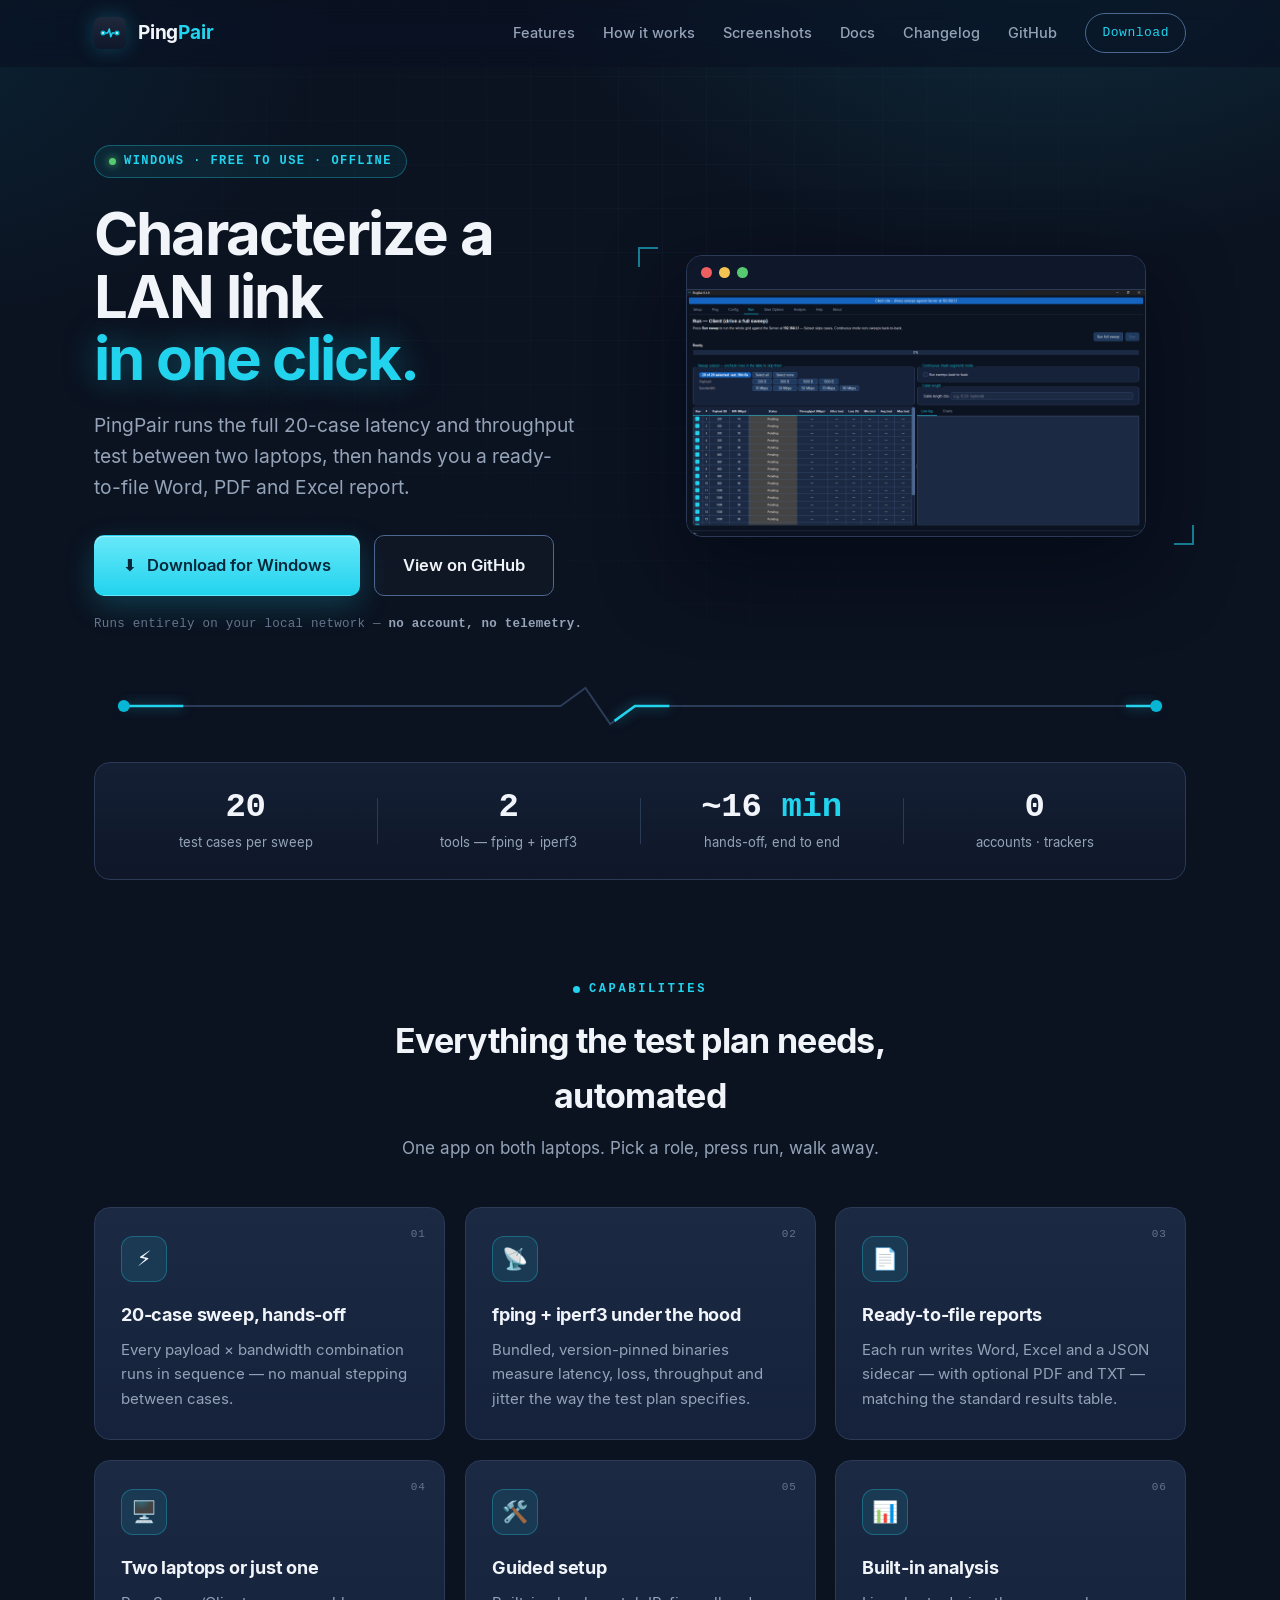
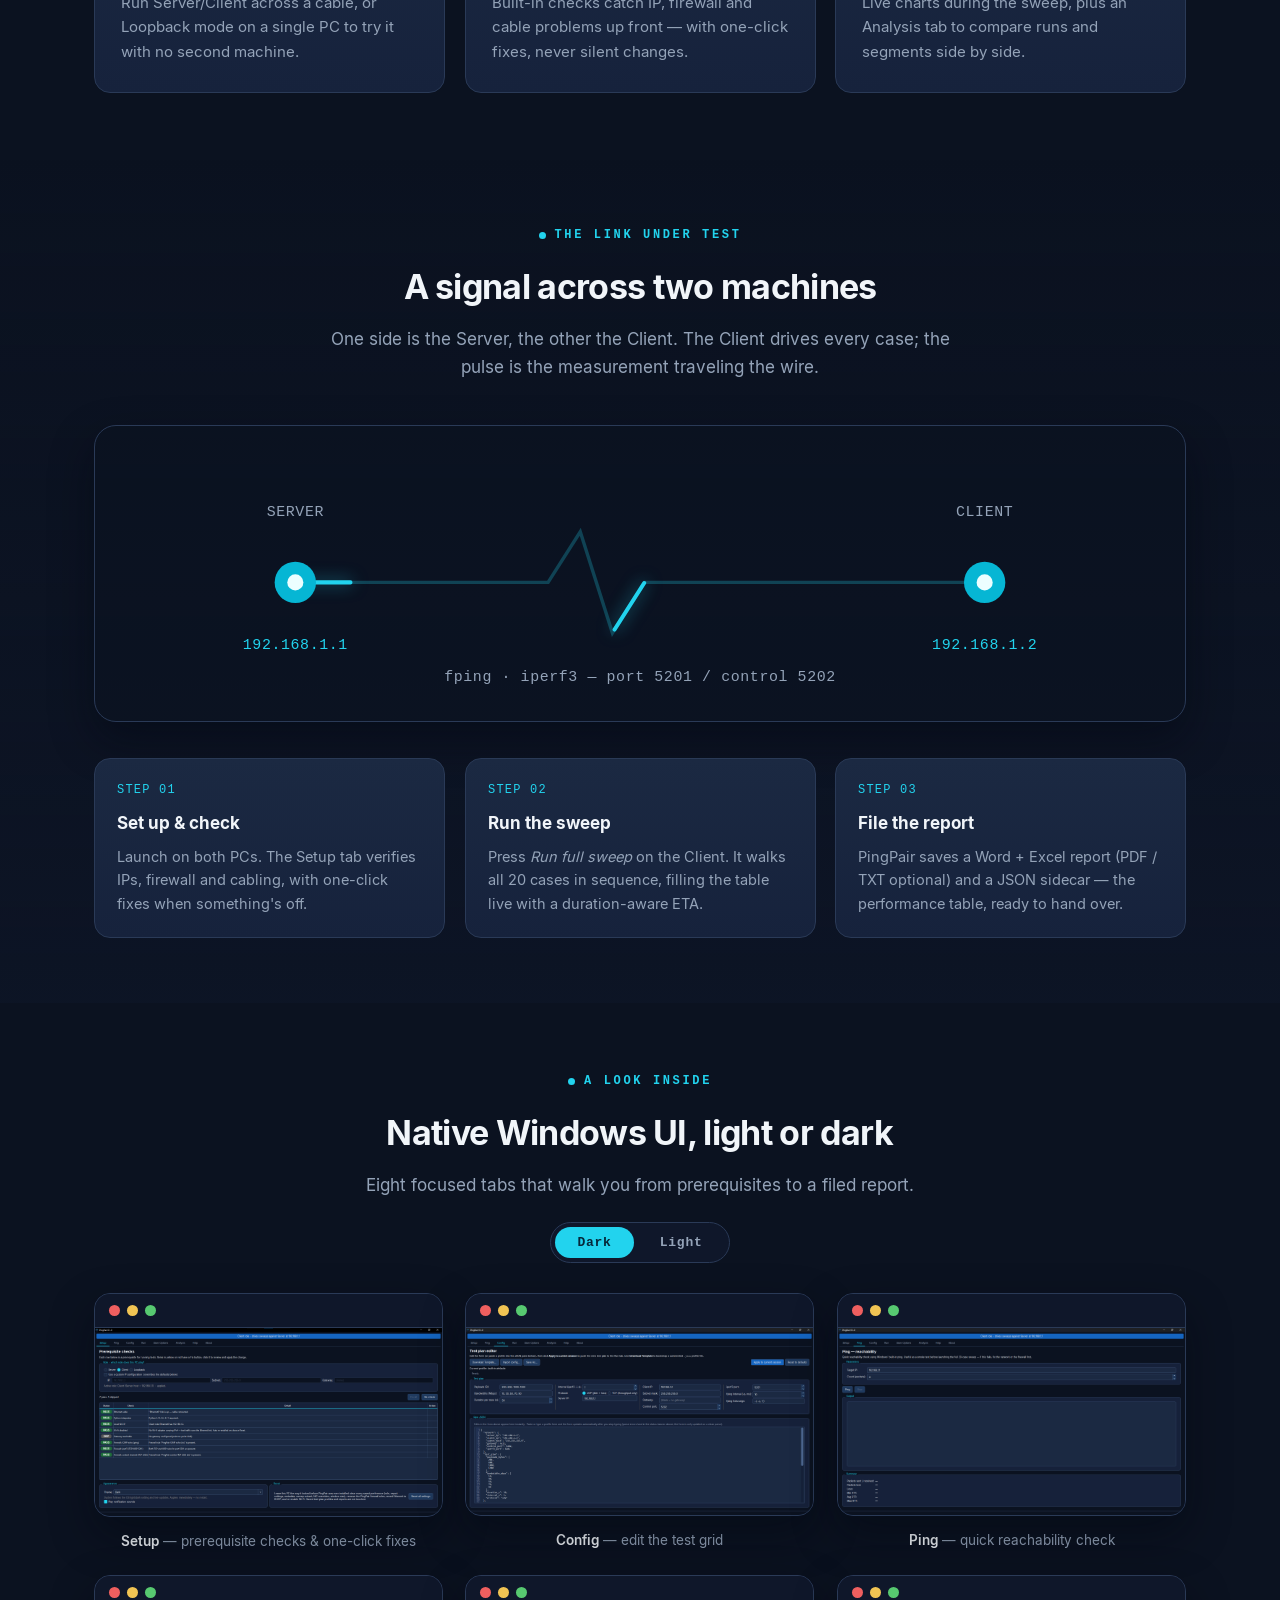
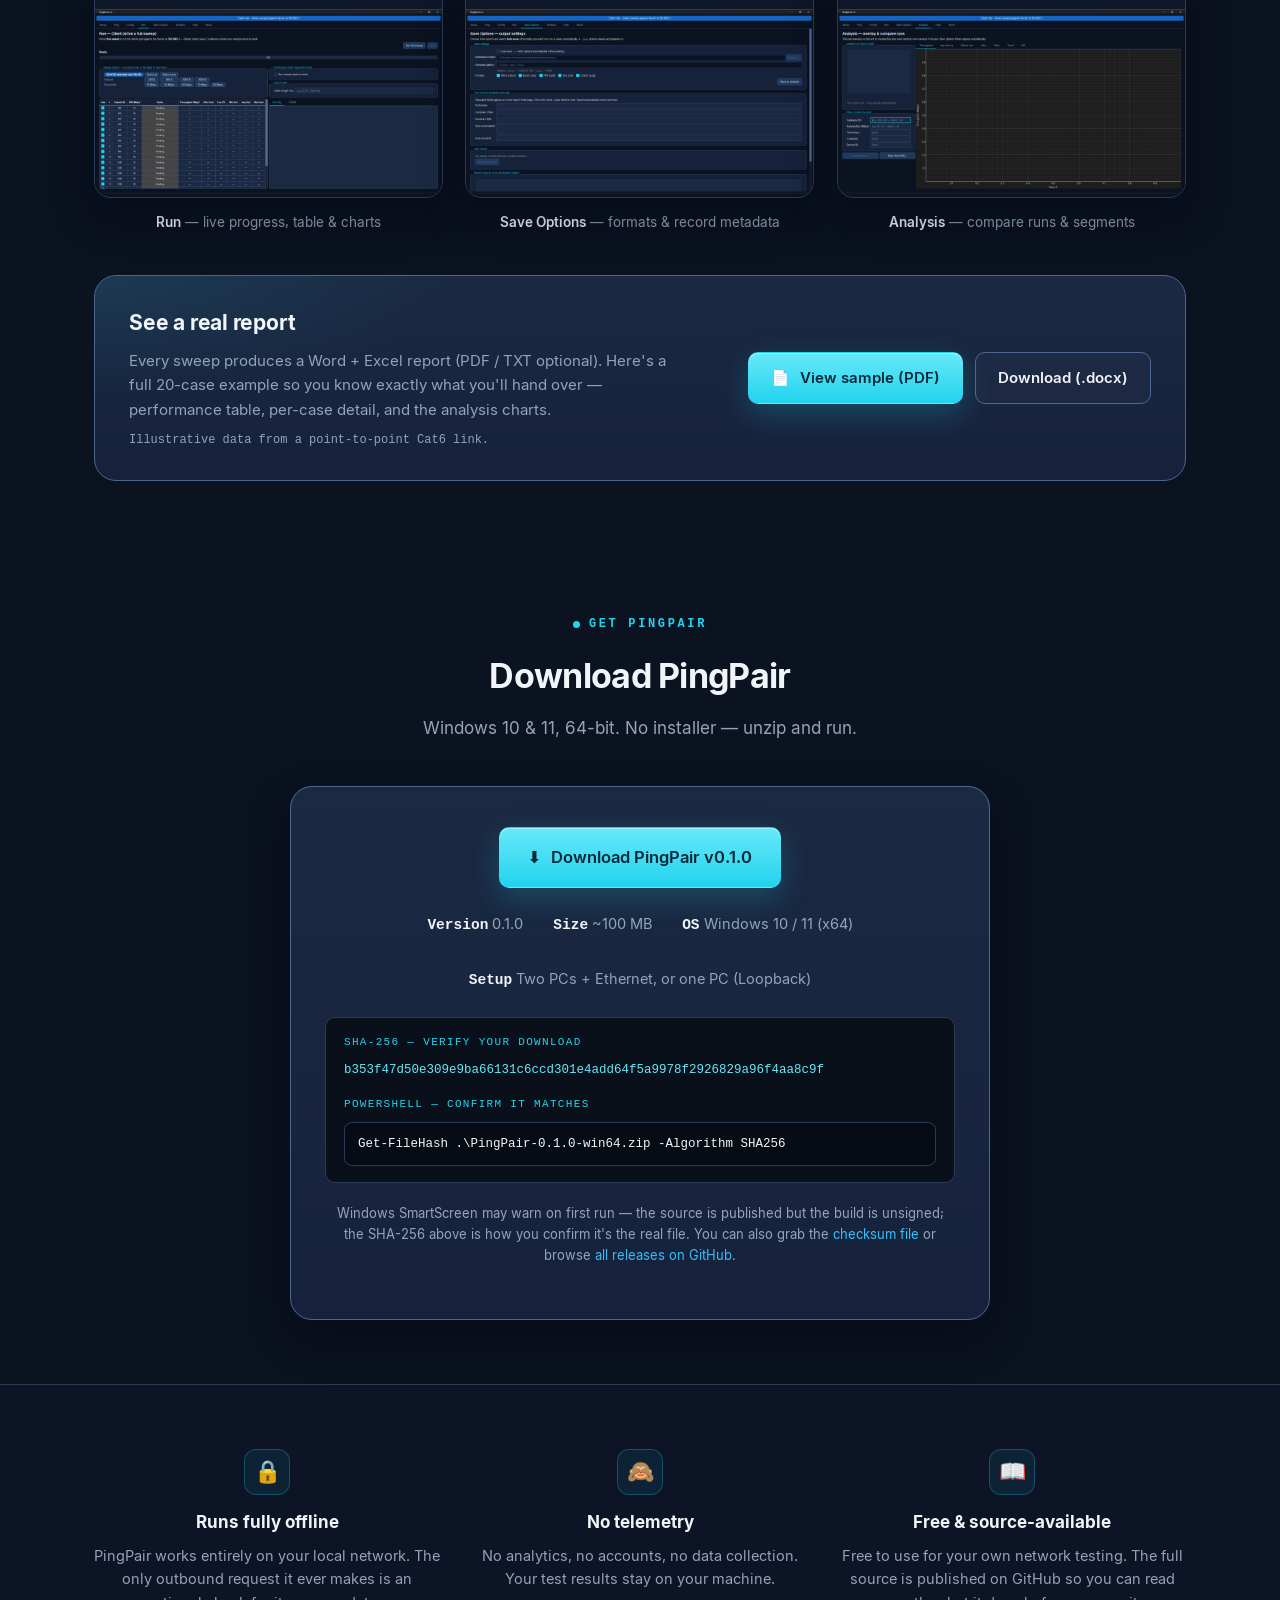
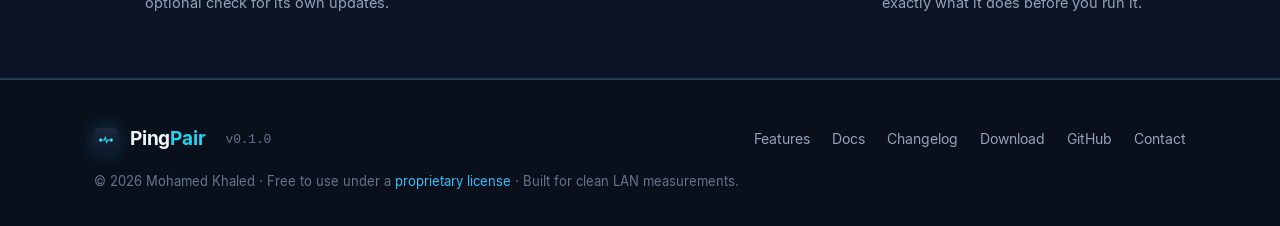
==== commit c60f3de1: "site: SEO upgrade — JSON-LD structured data, raster favicons, theme-color - WebSite + SoftwareApplic" ====
--- a/site/index.html
+++ b/site/index.html
@@ -6,7 +6,22 @@
   <title>PingPair — Automated two-laptop LAN characterization for Windows</title>
   <meta name="description" content="PingPair runs the full 20-case latency and throughput test between two Windows laptops with fping and iperf3, then hands you a ready-to-file Word, PDF and Excel report. Free to use, runs entirely offline." />
   <link rel="canonical" href="https://www.pingpair.app/" />
-  <link rel="icon" href="assets/logo.svg" type="image/svg+xml" />
+
+  <!-- Favicons: real raster files at stable URLs so Google can show the icon in
+       search results (SVG for modern browsers; ICO + PNGs cover legacy, Android
+       home-screen, and Google's favicon pipeline). Regenerate from logo.svg via
+       publish\make-site-favicons.py whenever the mark changes. -->
+  <link rel="icon" type="image/svg+xml" href="/assets/logo.svg" />
+  <link rel="icon" type="image/png" sizes="32x32" href="/assets/favicon-32.png" />
+  <link rel="icon" type="image/png" sizes="16x16" href="/assets/favicon-16.png" />
+  <link rel="icon" type="image/png" sizes="192x192" href="/assets/favicon-192.png" />
+  <link rel="icon" type="image/png" sizes="512x512" href="/assets/favicon-512.png" />
+  <link rel="icon" type="image/x-icon" href="/favicon.ico" />
+  <link rel="shortcut icon" href="/favicon.ico" />
+  <link rel="apple-touch-icon" sizes="180x180" href="/assets/apple-touch-icon.png" />
+  <meta name="theme-color" content="#0b1220" />
+  <meta name="application-name" content="PingPair" />
+  <meta name="apple-mobile-web-app-title" content="PingPair" />
 
   <!-- Open Graph / Twitter so shared links unfurl with the brand -->
   <meta property="og:type" content="website" />
@@ -19,6 +34,39 @@
   <meta name="twitter:title" content="PingPair — Automated LAN characterization for Windows" />
   <meta name="twitter:description" content="One click runs the full 20-case latency + throughput test between two laptops and produces a ready-to-file report." />
   <meta name="twitter:image" content="https://www.pingpair.app/assets/img/hero-run.png" />
+
+  <!-- JSON-LD: WebSite schema, so Google shows "PingPair" as the site name
+       beside the favicon in results instead of the bare domain. -->
+  <script type="application/ld+json">
+  {
+    "@context": "https://schema.org",
+    "@type": "WebSite",
+    "name": "PingPair",
+    "url": "https://www.pingpair.app/"
+  }
+  </script>
+  <!-- JSON-LD: SoftwareApplication schema for software rich-result eligibility.
+       The HTML-comment release sentinels can't live inside JSON, so
+       publish\sync-site-release.ps1 rewrites the "softwareVersion" and
+       "downloadUrl" values directly on every release — keep those key names. -->
+  <script type="application/ld+json">
+  {
+    "@context": "https://schema.org",
+    "@type": "SoftwareApplication",
+    "name": "PingPair",
+    "operatingSystem": "Windows 10, Windows 11",
+    "applicationCategory": "UtilitiesApplication",
+    "description": "PingPair runs the full 20-case latency and throughput test between two Windows laptops with fping and iperf3, then produces a ready-to-file Word, PDF and Excel report. Free to use, runs entirely offline.",
+    "url": "https://www.pingpair.app/",
+    "image": "https://www.pingpair.app/assets/favicon-512.png",
+    "screenshot": "https://www.pingpair.app/assets/img/hero-run.png",
+    "softwareVersion": "0.1.0",
+    "downloadUrl": "https://github.com/mhmd2520/PingPair/releases/download/v0.1.0/PingPair-0.1.0-win64.zip",
+    "releaseNotes": "https://www.pingpair.app/changelog.html",
+    "offers": { "@type": "Offer", "price": "0", "priceCurrency": "USD" },
+    "author": { "@type": "Person", "name": "Mohamed Khaled", "url": "https://mhmd2520.com/" }
+  }
+  </script>
 
   <!-- Flip on JS-only enhancements (scroll-reveal) before first paint so the
        page never flashes hidden content when JavaScript is off. -->
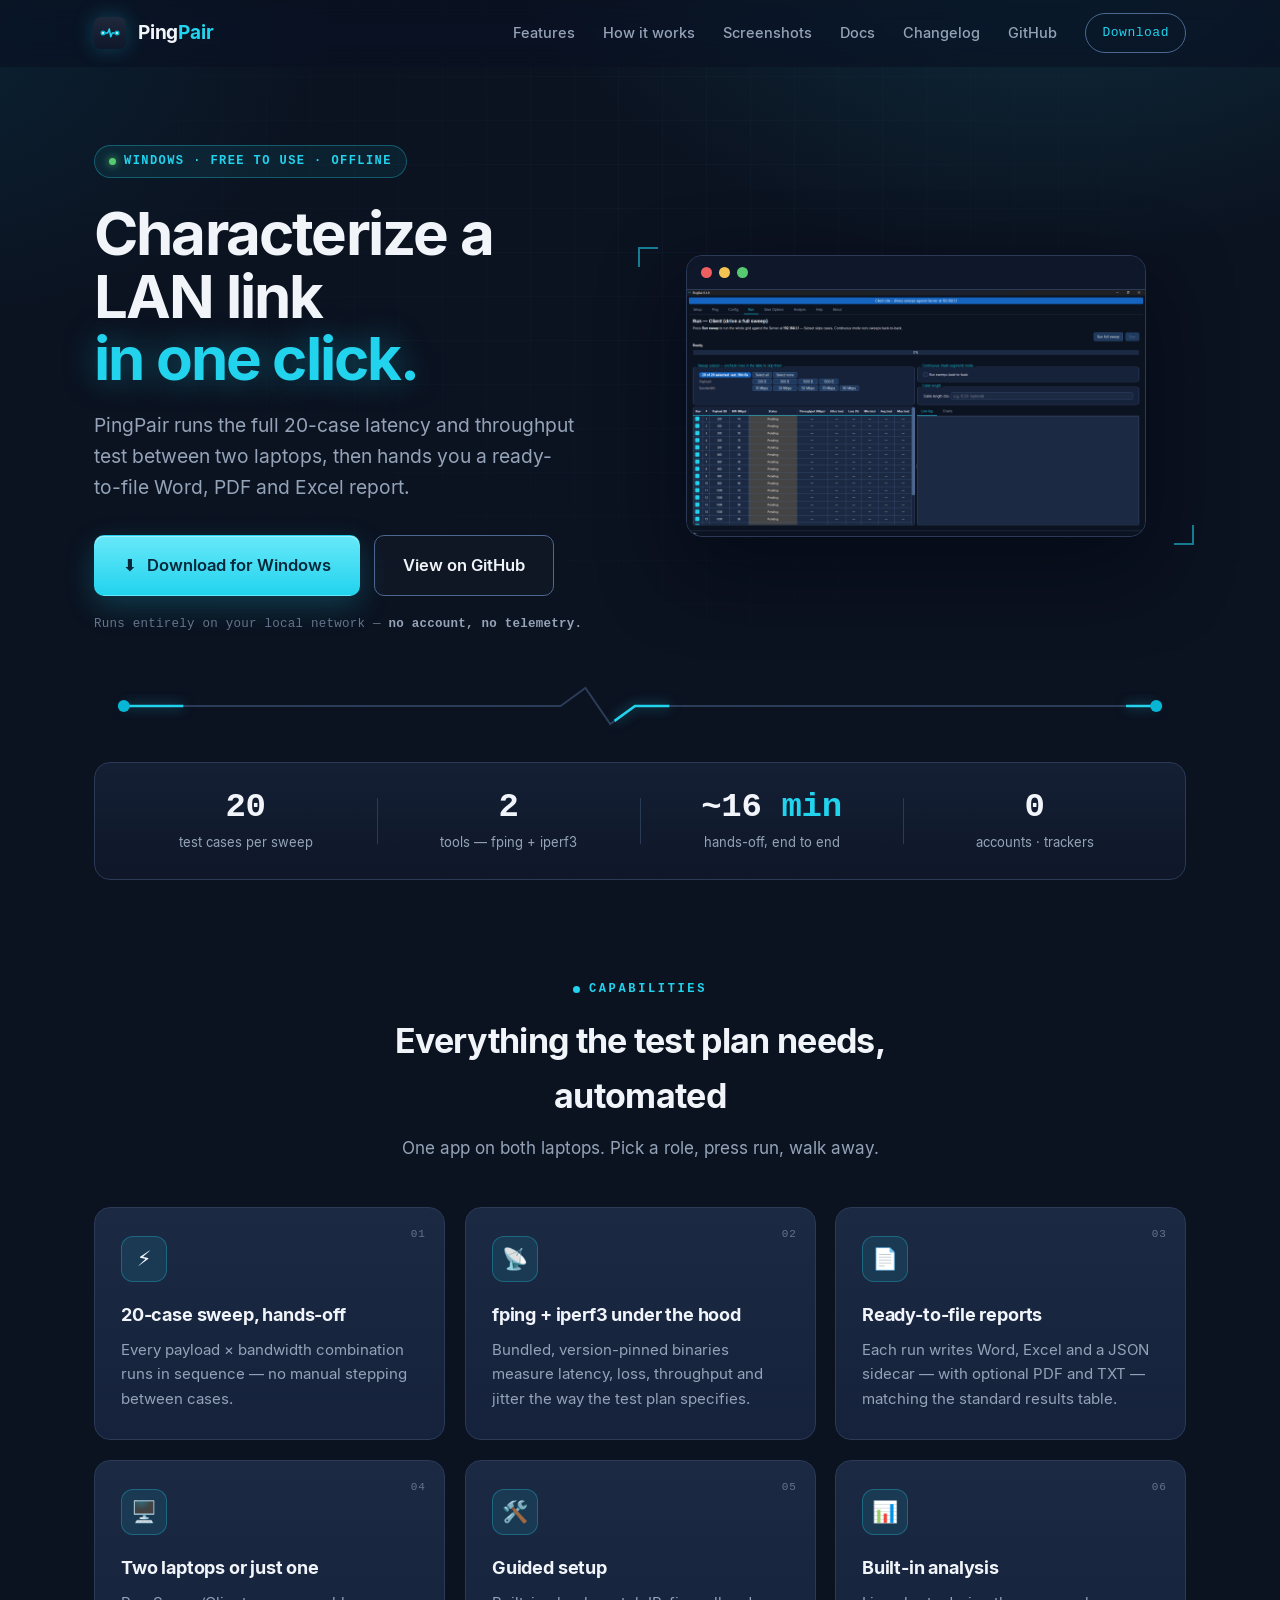
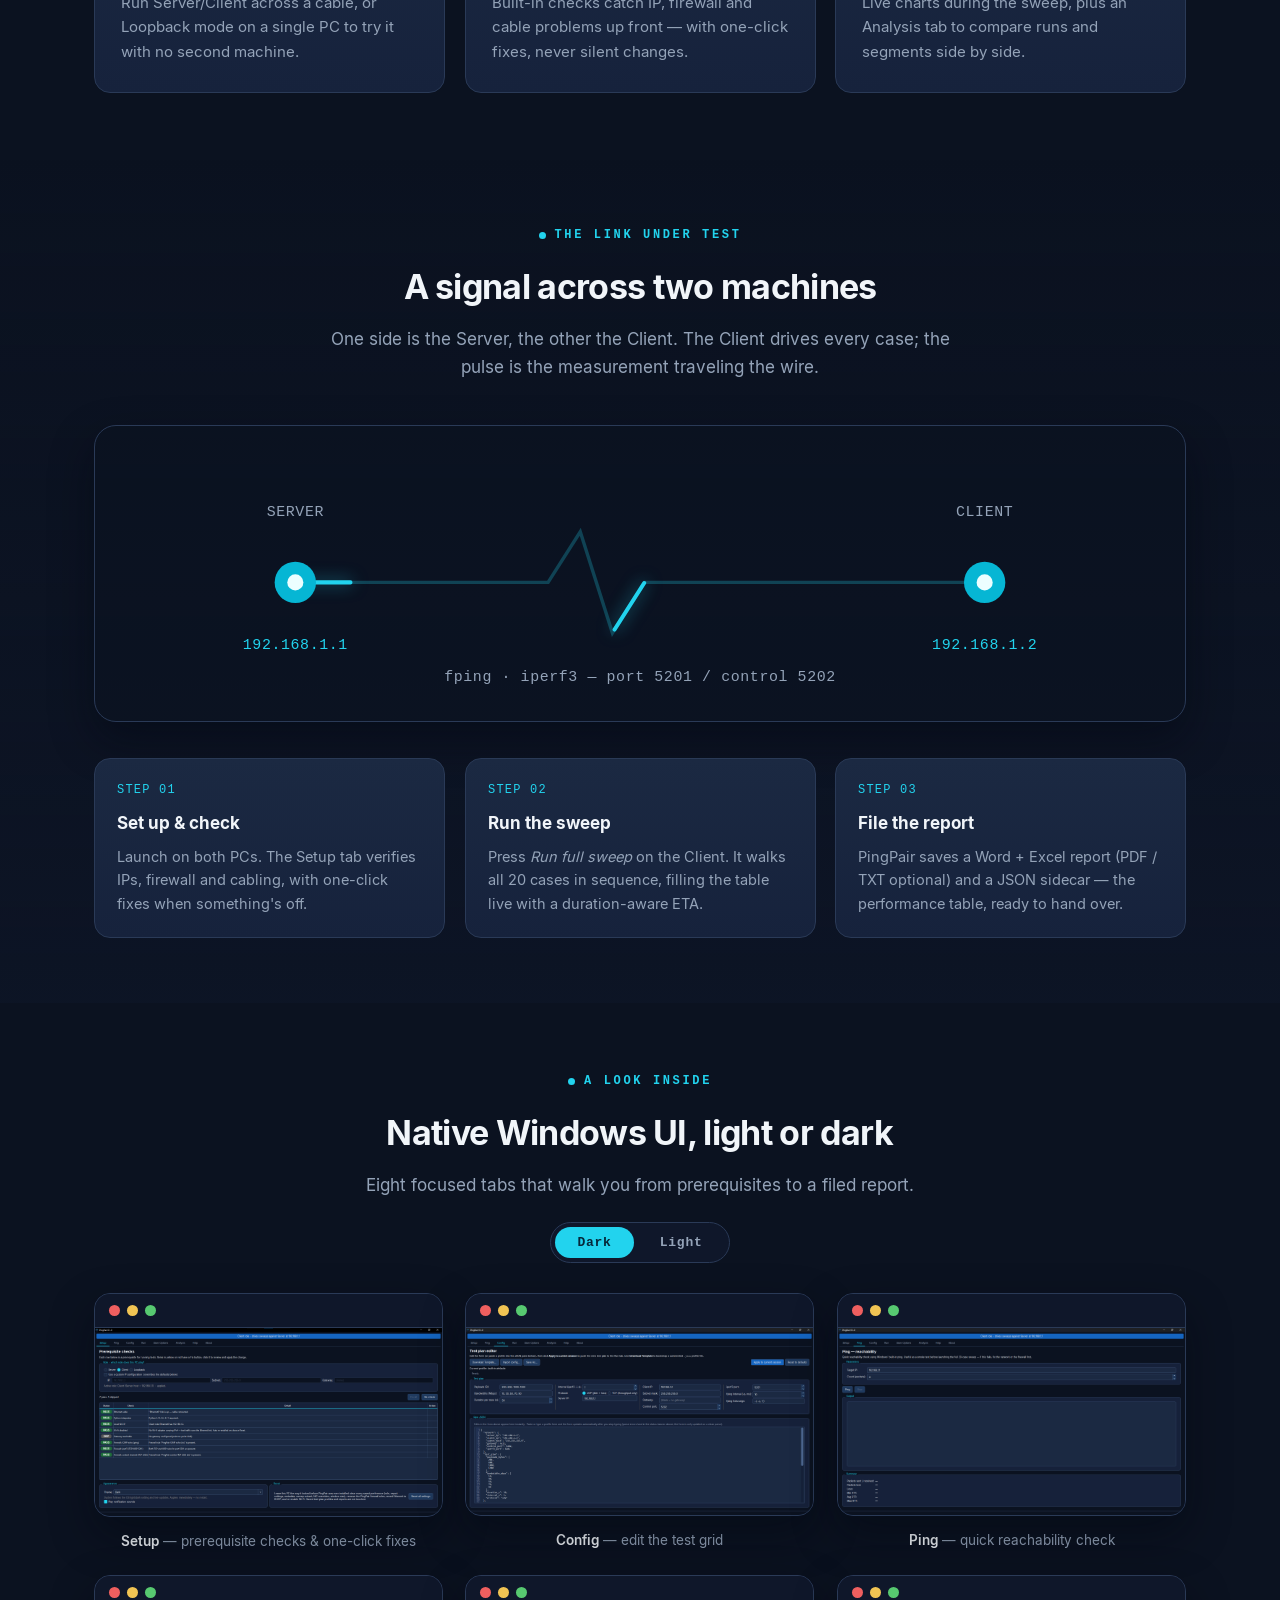
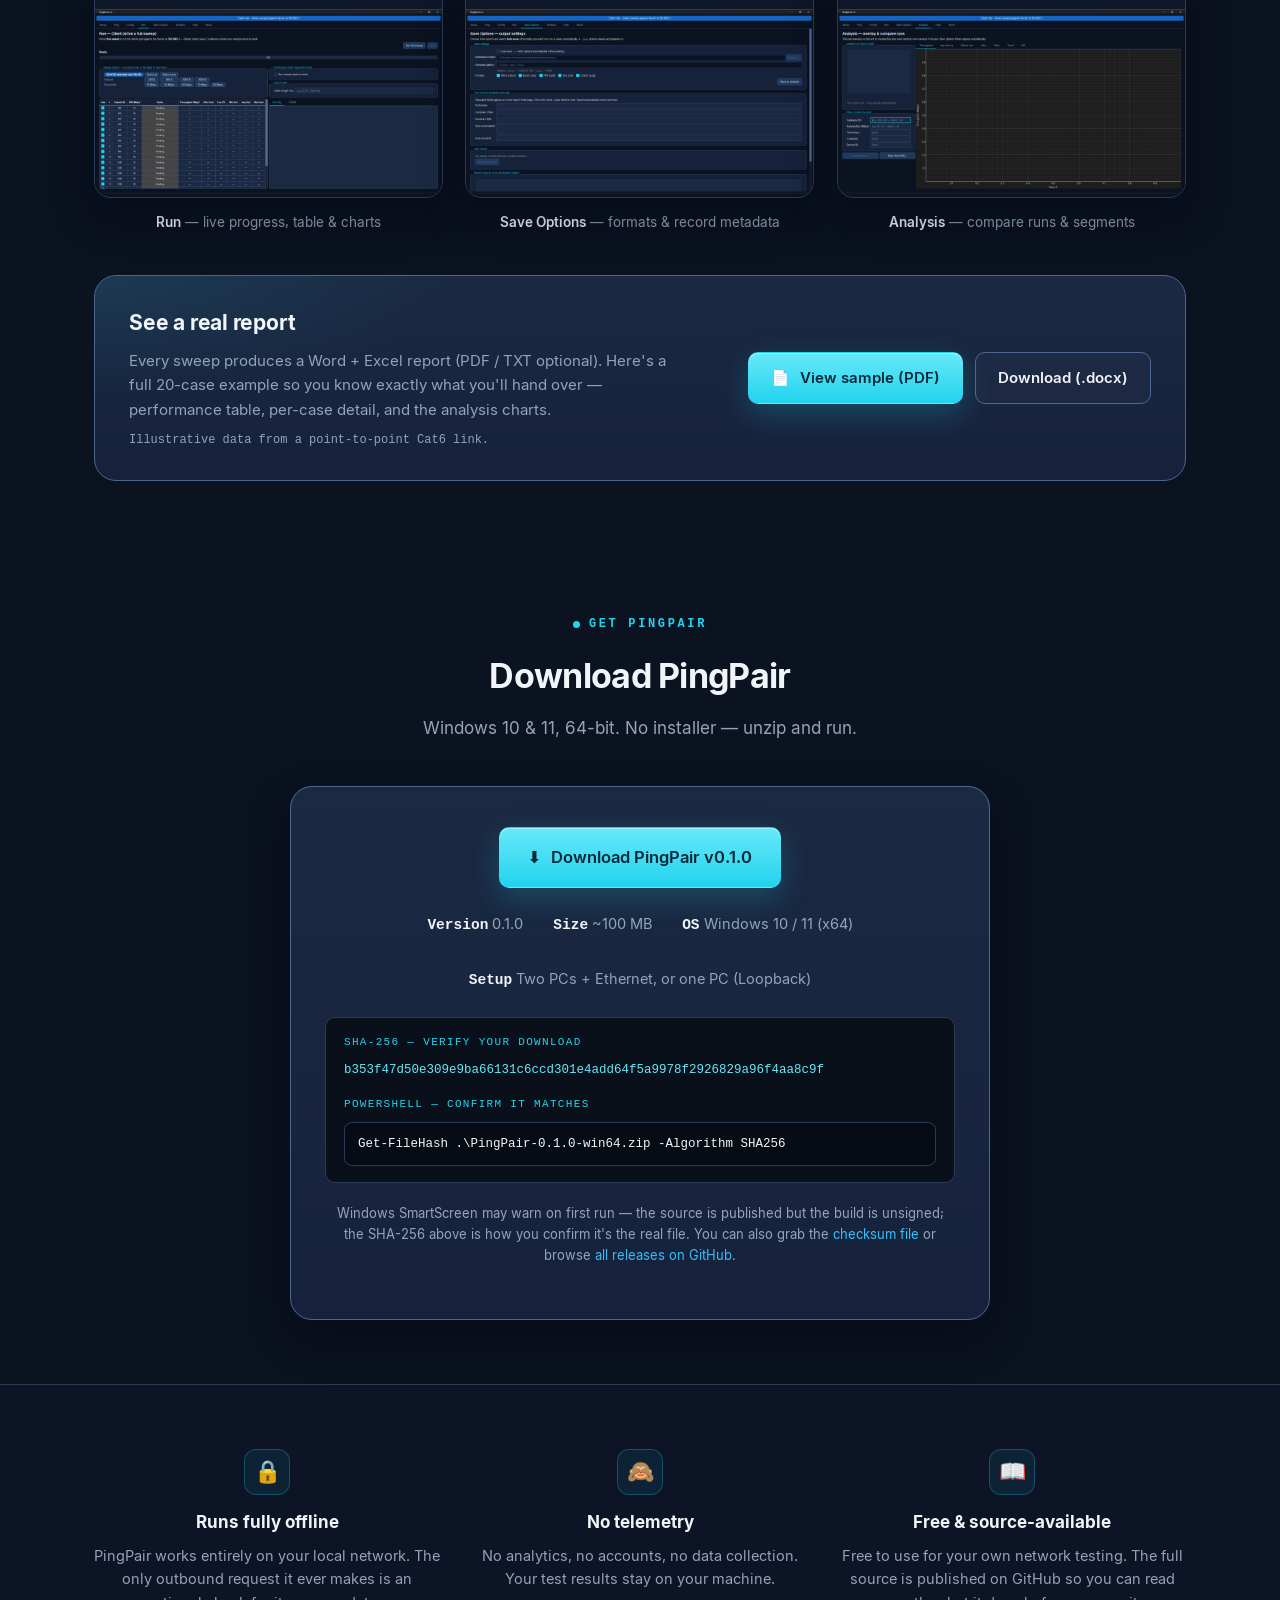
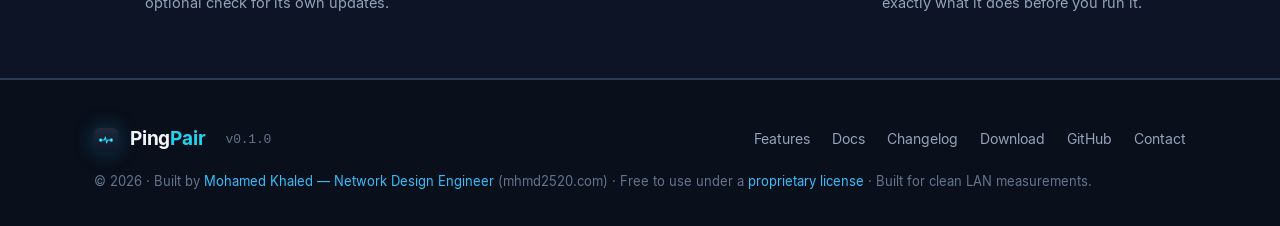
==== commit ae74c2ca: "site: entity SEO cross-link with mhmd2520.com (JSON-LD author @id + footer backlink)" ====
--- a/site/index.html
+++ b/site/index.html
@@ -3,7 +3,7 @@
 <head>
   <meta charset="utf-8" />
   <meta name="viewport" content="width=device-width, initial-scale=1" />
-  <title>PingPair — Automated two-laptop LAN characterization for Windows</title>
+  <title>PingPair — Automated two-laptop LAN testing for Windows</title>
   <meta name="description" content="PingPair runs the full 20-case latency and throughput test between two Windows laptops with fping and iperf3, then hands you a ready-to-file Word, PDF and Excel report. Free to use, runs entirely offline." />
   <link rel="canonical" href="https://www.pingpair.app/" />
 
@@ -26,14 +26,17 @@
   <!-- Open Graph / Twitter so shared links unfurl with the brand -->
   <meta property="og:type" content="website" />
   <meta property="og:site_name" content="PingPair" />
-  <meta property="og:title" content="PingPair — Automated LAN characterization for Windows" />
+  <meta property="og:title" content="PingPair — Automated two-laptop LAN testing for Windows" />
   <meta property="og:description" content="One click runs the full 20-case latency + throughput test between two laptops and produces a ready-to-file Word/PDF/Excel report." />
   <meta property="og:url" content="https://www.pingpair.app/" />
-  <meta property="og:image" content="https://www.pingpair.app/assets/img/hero-run.png" />
+  <meta property="og:image" content="https://www.pingpair.app/assets/og-card.png" />
+  <meta property="og:image:width" content="1200" />
+  <meta property="og:image:height" content="630" />
+  <meta property="og:image:alt" content="PingPair logo — automated two-laptop LAN testing for Windows" />
   <meta name="twitter:card" content="summary_large_image" />
-  <meta name="twitter:title" content="PingPair — Automated LAN characterization for Windows" />
+  <meta name="twitter:title" content="PingPair — Automated two-laptop LAN testing for Windows" />
   <meta name="twitter:description" content="One click runs the full 20-case latency + throughput test between two laptops and produces a ready-to-file report." />
-  <meta name="twitter:image" content="https://www.pingpair.app/assets/img/hero-run.png" />
+  <meta name="twitter:image" content="https://www.pingpair.app/assets/og-card.png" />
 
   <!-- JSON-LD: WebSite schema, so Google shows "PingPair" as the site name
        beside the favicon in results instead of the bare domain. -->
@@ -42,13 +45,16 @@
     "@context": "https://schema.org",
     "@type": "WebSite",
     "name": "PingPair",
+    "alternateName": "PingPair — Automated LAN Characterization Tool",
     "url": "https://www.pingpair.app/"
   }
   </script>
   <!-- JSON-LD: SoftwareApplication schema for software rich-result eligibility.
        The HTML-comment release sentinels can't live inside JSON, so
        publish\sync-site-release.ps1 rewrites the "softwareVersion" and
-       "downloadUrl" values directly on every release — keep those key names. -->
+       "downloadUrl" values directly on every release — keep those key names.
+       The author "@id" matches the Person "@id" on mhmd2520.com — that's what
+       lets Google merge both sites into one entity. Don't change or drop it. -->
   <script type="application/ld+json">
   {
     "@context": "https://schema.org",
@@ -64,7 +70,18 @@
     "downloadUrl": "https://github.com/mhmd2520/PingPair/releases/download/v0.1.0/PingPair-0.1.0-win64.zip",
     "releaseNotes": "https://www.pingpair.app/changelog.html",
     "offers": { "@type": "Offer", "price": "0", "priceCurrency": "USD" },
-    "author": { "@type": "Person", "name": "Mohamed Khaled", "url": "https://mhmd2520.com/" }
+    "author": {
+      "@type": "Person",
+      "@id": "https://mhmd2520.com/#person",
+      "name": "Mohamed Khaled Mohyeldin Naeim",
+      "alternateName": "Mohamed Khaled",
+      "jobTitle": "Network Design Engineer",
+      "url": "https://mhmd2520.com/",
+      "sameAs": [
+        "https://linkedin.com/in/mhmd2520/",
+        "https://github.com/mhmd2520"
+      ]
+    }
   }
   </script>
 
@@ -422,7 +439,7 @@
         <a href="mailto:hello@pingpair.app">Contact</a>
       </nav>
     </div>
-    <div class="wrap footer-fine">© 2026 Mohamed Khaled · Free to use under a <a href="https://github.com/mhmd2520/PingPair/blob/main/LICENSE">proprietary license</a> · Built for clean LAN measurements.</div>
+    <div class="wrap footer-fine">© 2026 · Built by <a href="https://mhmd2520.com/">Mohamed Khaled — Network Design Engineer</a> (mhmd2520.com) · Free to use under a <a href="https://github.com/mhmd2520/PingPair/blob/main/LICENSE">proprietary license</a> · Built for clean LAN measurements.</div>
   </footer>
 
   <!-- ===================== Lightbox (W3 click-to-zoom) ===================== -->
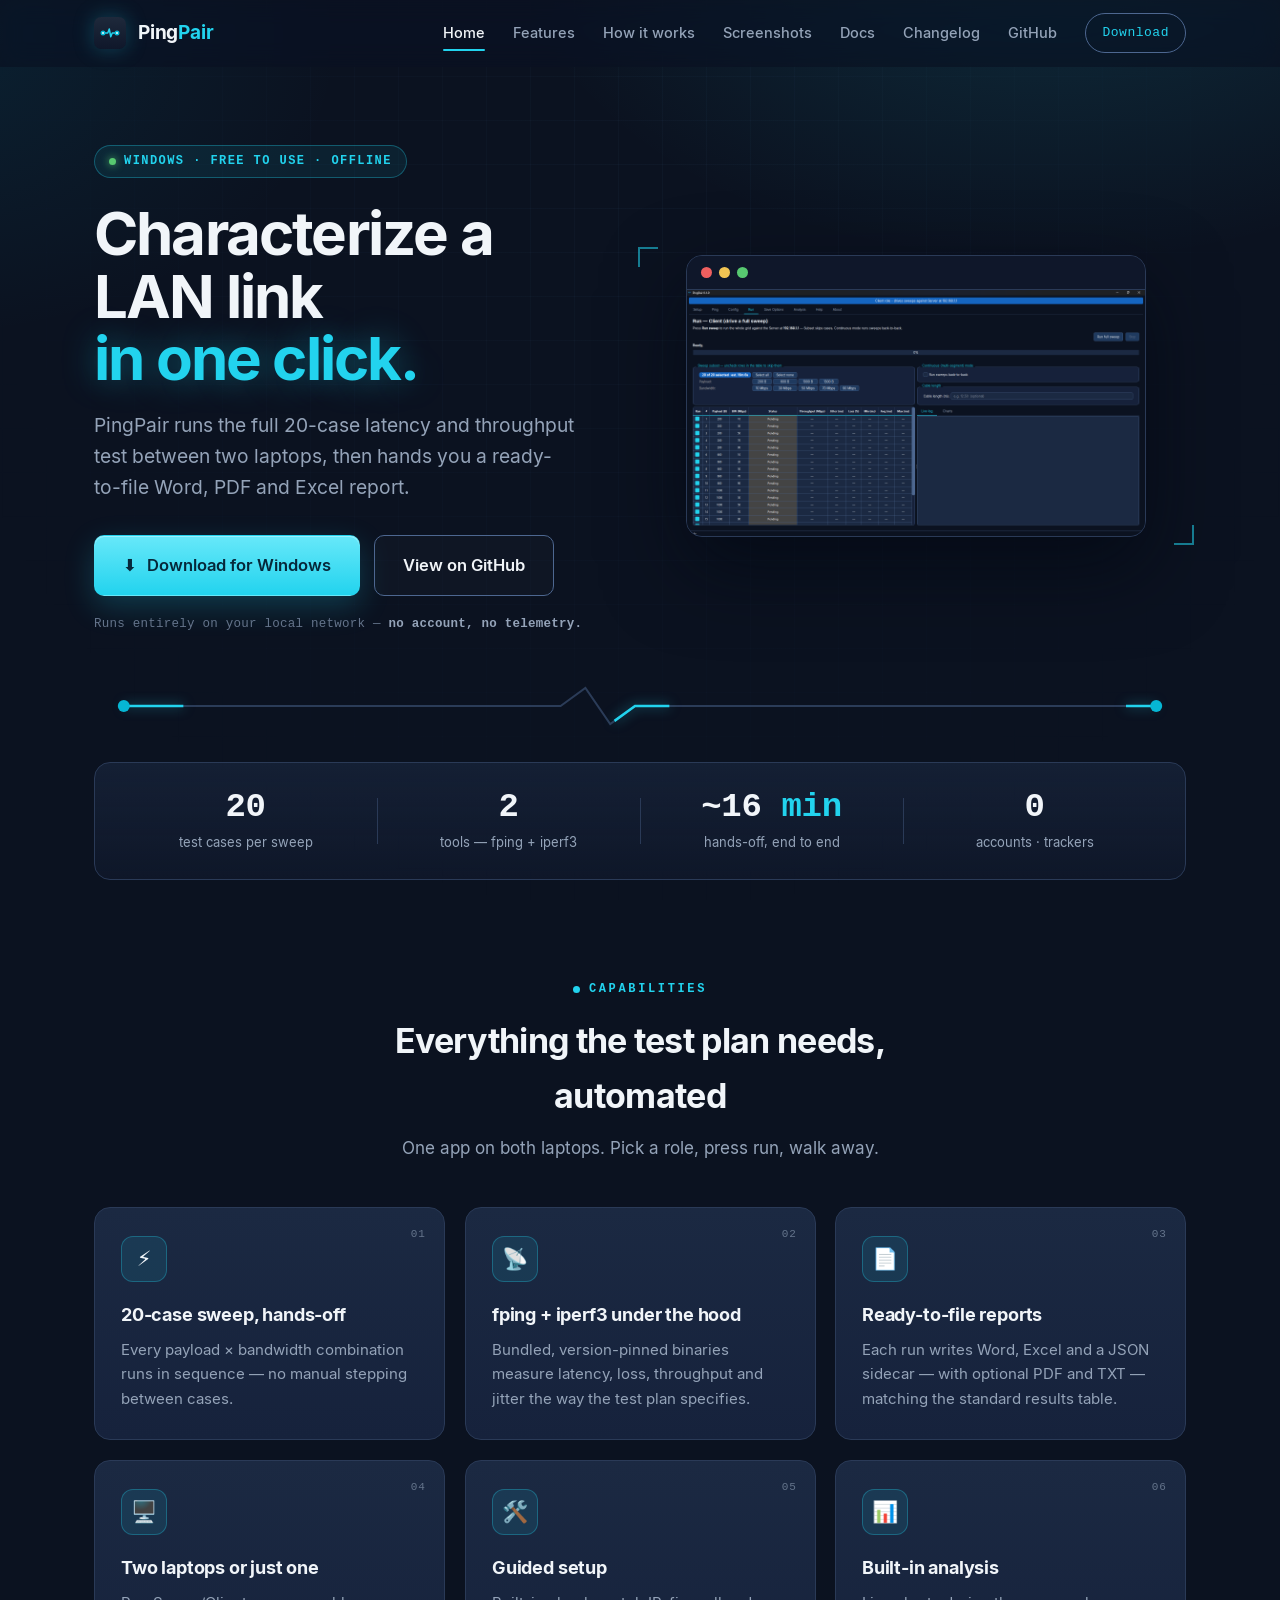
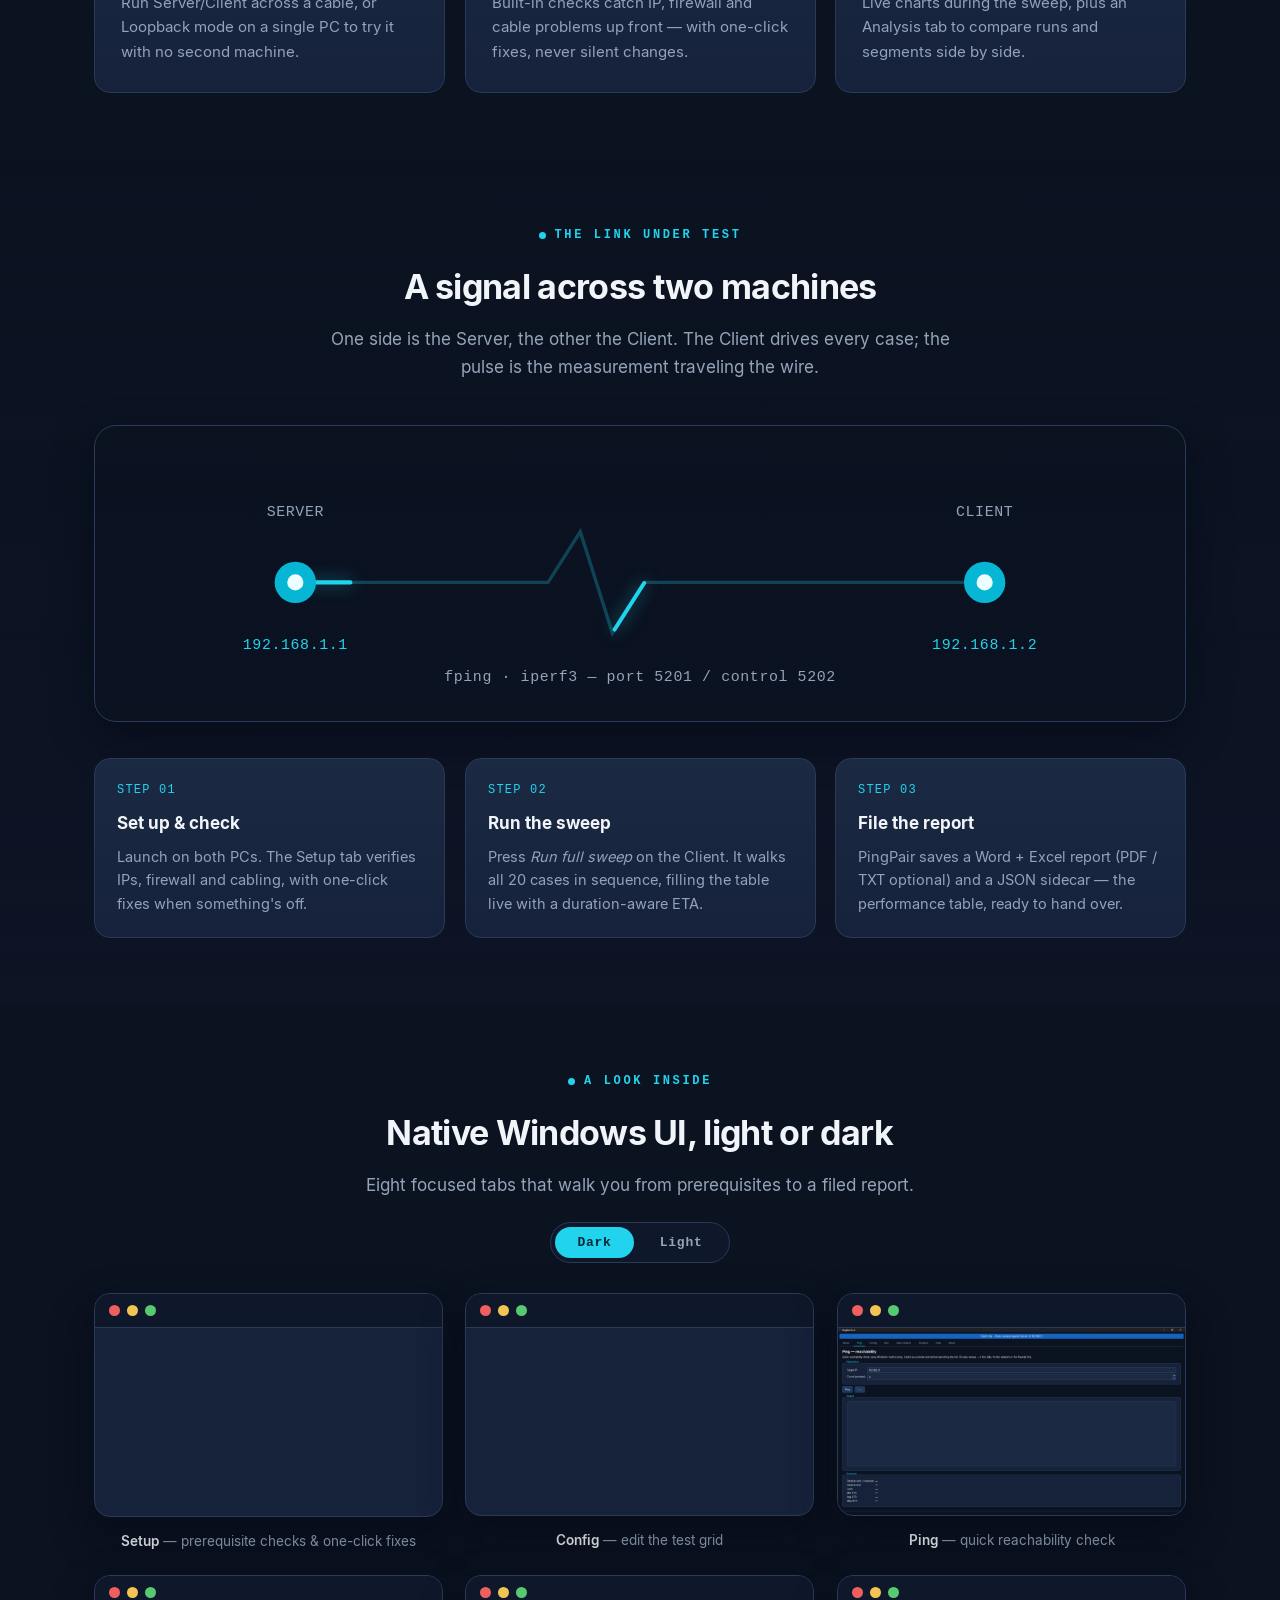
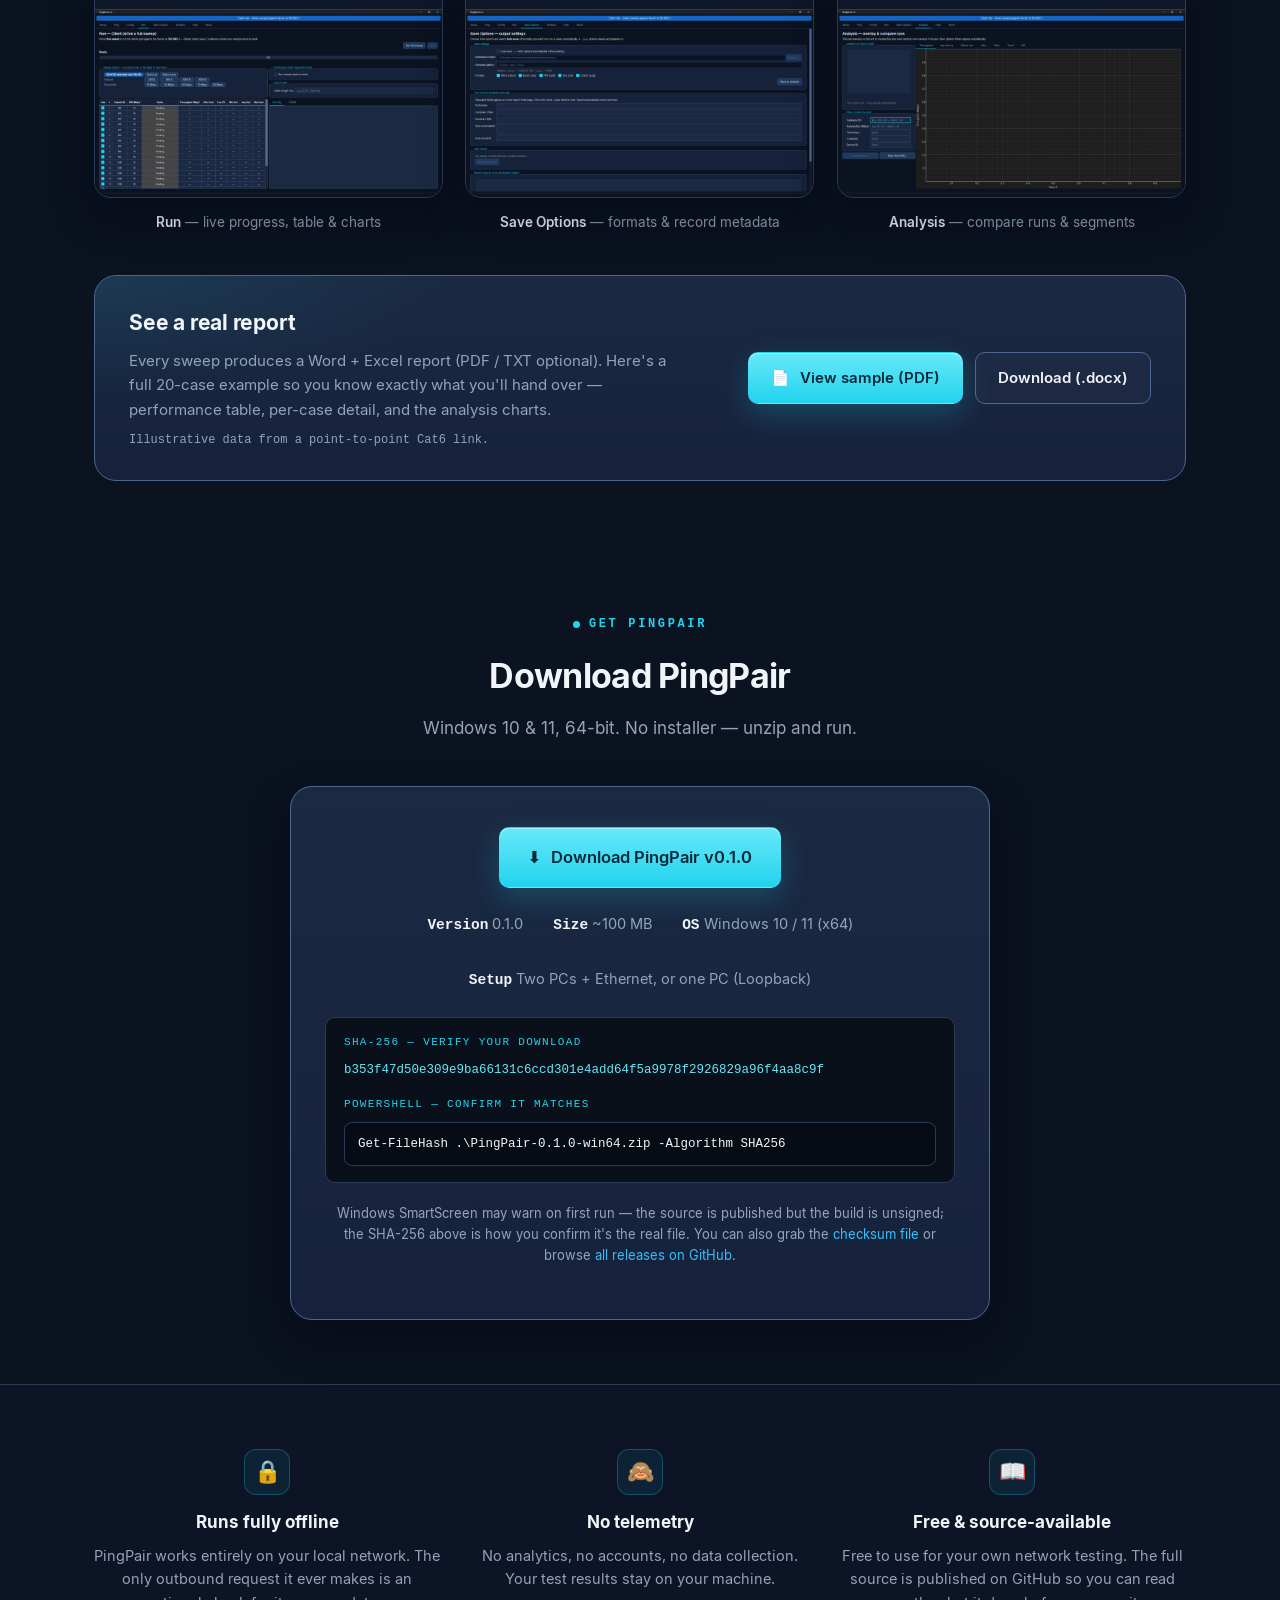
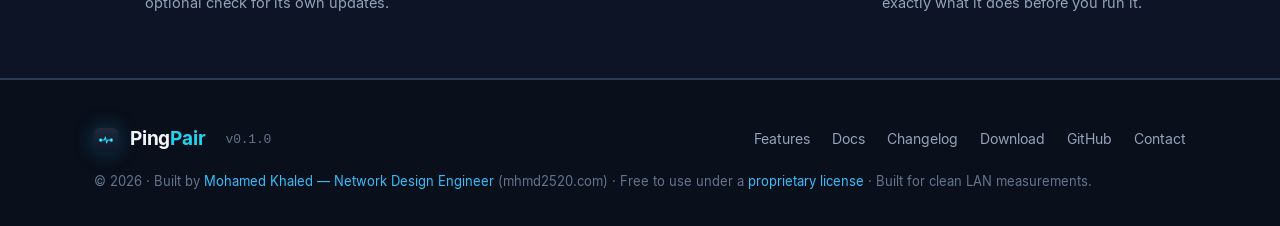
==== commit efa78f36: "site: scroll-spy nav + Home tab + instant gallery theme toggle" ====
--- a/site/index.html
+++ b/site/index.html
@@ -88,6 +88,12 @@
   <!-- Flip on JS-only enhancements (scroll-reveal) before first paint so the
        page never flashes hidden content when JavaScript is off. -->
   <script>document.documentElement.classList.add("js");</script>
+  <!-- Preload the above-the-fold weights (body 400 / UI 600 / headings 700) so
+       they don't wait on CSS parse; 500 is sparse and loads on demand.
+       crossorigin is mandatory for font preloads, even same-origin. -->
+  <link rel="preload" href="assets/fonts/Inter-Regular.woff2" as="font" type="font/woff2" crossorigin />
+  <link rel="preload" href="assets/fonts/Inter-SemiBold.woff2" as="font" type="font/woff2" crossorigin />
+  <link rel="preload" href="assets/fonts/Inter-Bold.woff2" as="font" type="font/woff2" crossorigin />
   <link rel="stylesheet" href="styles.css" />
 </head>
 <body>
@@ -99,6 +105,7 @@
         <span><span class="word-ping">Ping</span><span class="word-pair">Pair</span></span>
       </a>
       <nav class="nav-links">
+        <a href="#home">Home</a>
         <a href="#features">Features</a>
         <a href="#how">How it works</a>
         <a href="#screenshots">Screenshots</a>
@@ -111,7 +118,7 @@
   </header>
 
   <!-- ===================== Hero ===================== -->
-  <section class="hero">
+  <section id="home" class="hero">
     <div class="wrap hero-grid">
       <div class="hero-copy">
         <span class="pill"><span class="dot"></span>Windows&nbsp;·&nbsp;Free&nbsp;to&nbsp;use&nbsp;·&nbsp;Offline</span>
@@ -294,42 +301,42 @@
         <figure data-reveal style="--reveal-delay:0s">
           <button type="button" class="shot zoomable" data-full="assets/img/tour/dark/setup.png" aria-label="Zoom Setup tab screenshot">
             <span class="shot-bar"><i></i><i></i><i></i></span>
-            <img class="tour-img" data-dark="assets/img/tour/dark/setup.png" data-light="assets/img/tour/light/setup.png" src="assets/img/tour/dark/setup.png" alt="Setup tab with prerequisite checks and one-click fixes" loading="lazy" />
+            <img class="tour-img" data-dark="assets/img/tour/dark/setup.png" data-light="assets/img/tour/light/setup.png" src="assets/img/tour/dark/setup.png" alt="Setup tab with prerequisite checks and one-click fixes" loading="lazy" decoding="async" />
           </button>
           <figcaption><b>Setup</b> — prerequisite checks &amp; one-click fixes</figcaption>
         </figure>
         <figure data-reveal style="--reveal-delay:0.06s">
           <button type="button" class="shot zoomable" data-full="assets/img/tour/dark/config.png" aria-label="Zoom Config tab screenshot">
             <span class="shot-bar"><i></i><i></i><i></i></span>
-            <img class="tour-img" data-dark="assets/img/tour/dark/config.png" data-light="assets/img/tour/light/config.png" src="assets/img/tour/dark/config.png" alt="Config tab — the payload × bandwidth test-grid editor" loading="lazy" />
+            <img class="tour-img" data-dark="assets/img/tour/dark/config.png" data-light="assets/img/tour/light/config.png" src="assets/img/tour/dark/config.png" alt="Config tab — the payload × bandwidth test-grid editor" loading="lazy" decoding="async" />
           </button>
           <figcaption><b>Config</b> — edit the test grid</figcaption>
         </figure>
         <figure data-reveal style="--reveal-delay:0.12s">
           <button type="button" class="shot zoomable" data-full="assets/img/tour/dark/ping.png" aria-label="Zoom Ping tab screenshot">
             <span class="shot-bar"><i></i><i></i><i></i></span>
-            <img class="tour-img" data-dark="assets/img/tour/dark/ping.png" data-light="assets/img/tour/light/ping.png" src="assets/img/tour/dark/ping.png" alt="Ping tab — quick reachability check before a sweep" loading="lazy" />
+            <img class="tour-img" data-dark="assets/img/tour/dark/ping.png" data-light="assets/img/tour/light/ping.png" src="assets/img/tour/dark/ping.png" alt="Ping tab — quick reachability check before a sweep" loading="lazy" decoding="async" />
           </button>
           <figcaption><b>Ping</b> — quick reachability check</figcaption>
         </figure>
         <figure data-reveal style="--reveal-delay:0s">
           <button type="button" class="shot zoomable" data-full="assets/img/tour/dark/run.png" aria-label="Zoom Run tab screenshot">
             <span class="shot-bar"><i></i><i></i><i></i></span>
-            <img class="tour-img" data-dark="assets/img/tour/dark/run.png" data-light="assets/img/tour/light/run.png" src="assets/img/tour/dark/run.png" alt="Run tab — live progress, table and charts during the sweep" loading="lazy" />
+            <img class="tour-img" data-dark="assets/img/tour/dark/run.png" data-light="assets/img/tour/light/run.png" src="assets/img/tour/dark/run.png" alt="Run tab — live progress, table and charts during the sweep" loading="lazy" decoding="async" />
           </button>
           <figcaption><b>Run</b> — live progress, table &amp; charts</figcaption>
         </figure>
         <figure data-reveal style="--reveal-delay:0.06s">
           <button type="button" class="shot zoomable" data-full="assets/img/tour/dark/save-options.png" aria-label="Zoom Save Options tab screenshot">
             <span class="shot-bar"><i></i><i></i><i></i></span>
-            <img class="tour-img" data-dark="assets/img/tour/dark/save-options.png" data-light="assets/img/tour/light/save-options.png" src="assets/img/tour/dark/save-options.png" alt="Save Options tab — report formats and test-record metadata" loading="lazy" />
+            <img class="tour-img" data-dark="assets/img/tour/dark/save-options.png" data-light="assets/img/tour/light/save-options.png" src="assets/img/tour/dark/save-options.png" alt="Save Options tab — report formats and test-record metadata" loading="lazy" decoding="async" />
           </button>
           <figcaption><b>Save Options</b> — formats &amp; record metadata</figcaption>
         </figure>
         <figure data-reveal style="--reveal-delay:0.12s">
           <button type="button" class="shot zoomable" data-full="assets/img/tour/dark/analysis.png" aria-label="Zoom Analysis tab screenshot">
             <span class="shot-bar"><i></i><i></i><i></i></span>
-            <img class="tour-img" data-dark="assets/img/tour/dark/analysis.png" data-light="assets/img/tour/light/analysis.png" src="assets/img/tour/dark/analysis.png" alt="Analysis tab — compare runs and segments side by side" loading="lazy" />
+            <img class="tour-img" data-dark="assets/img/tour/dark/analysis.png" data-light="assets/img/tour/light/analysis.png" src="assets/img/tour/dark/analysis.png" alt="Analysis tab — compare runs and segments side by side" loading="lazy" decoding="async" />
           </button>
           <figcaption><b>Analysis</b> — compare runs &amp; segments</figcaption>
         </figure>
--- a/site/styles.css
+++ b/site/styles.css
@@ -15,34 +15,37 @@
    version chips). No external CDNs — every asset is local.
    ========================================================================= */
 
-/* ---- Bundled Inter (same fonts the app ships; no external CDN) ---- */
+/* ---- Bundled Inter (same face the app ships; no external CDN) ----
+   Latin-subset WOFF2 (~39 KB/weight vs ~410 KB full TTF) built from the
+   app's TTFs (Software/src/pingpair/resources/fonts/) via
+   `python -m fontTools.subset … --flavor=woff2` — see site/README.md. */
 @font-face {
   font-family: "Inter";
   font-style: normal;
   font-weight: 400;
   font-display: swap;
-  src: url("assets/fonts/Inter-Regular.ttf") format("truetype");
+  src: url("assets/fonts/Inter-Regular.woff2") format("woff2");
 }
 @font-face {
   font-family: "Inter";
   font-style: normal;
   font-weight: 500;
   font-display: swap;
-  src: url("assets/fonts/Inter-Medium.ttf") format("truetype");
+  src: url("assets/fonts/Inter-Medium.woff2") format("woff2");
 }
 @font-face {
   font-family: "Inter";
   font-style: normal;
   font-weight: 600;
   font-display: swap;
-  src: url("assets/fonts/Inter-SemiBold.ttf") format("truetype");
+  src: url("assets/fonts/Inter-SemiBold.woff2") format("woff2");
 }
 @font-face {
   font-family: "Inter";
   font-style: normal;
   font-weight: 700;
   font-display: swap;
-  src: url("assets/fonts/Inter-Bold.ttf") format("truetype");
+  src: url("assets/fonts/Inter-Bold.woff2") format("woff2");
 }
 
 /* ============================ Design tokens ============================== */
@@ -193,6 +196,22 @@
 .nav-links { display: flex; align-items: center; gap: 28px; }
 .nav-links a { color: var(--subtext); font-weight: 500; font-size: 14.5px; position: relative; }
 .nav-links a:hover { color: var(--text); }
+.nav-links a:not(.nav-cta)::after {
+  content: "";
+  position: absolute;
+  left: 0;
+  right: 0;
+  bottom: -6px;
+  height: 2px;
+  border-radius: 2px;
+  background: var(--accent);
+  transform: scaleX(0);
+  transform-origin: left;
+  transition: transform 0.18s ease;
+}
+.nav-links a.is-active { color: var(--text); }
+.nav-links a:not(.nav-cta).is-active::after { transform: scaleX(1); }
+.nav-links a.nav-cta.is-active { border-color: var(--accent); background: rgba(34, 211, 238, 0.08); }
 .nav-links a.nav-cta {
   color: var(--accent);
   font-family: var(--mono);
@@ -234,7 +253,8 @@
 .btn-lg { padding: 16px 28px; font-size: 16.5px; }
 
 /* =============================== Hero ================================== */
-.hero { padding: 78px 0 26px; position: relative; }
+/* scroll-margin > header height: the #home anchor jump clamps to scrollY 0. */
+.hero { padding: 78px 0 26px; position: relative; scroll-margin-top: 100px; }
 .hero-grid {
   display: grid;
   grid-template-columns: 1.02fr 1.1fr;
